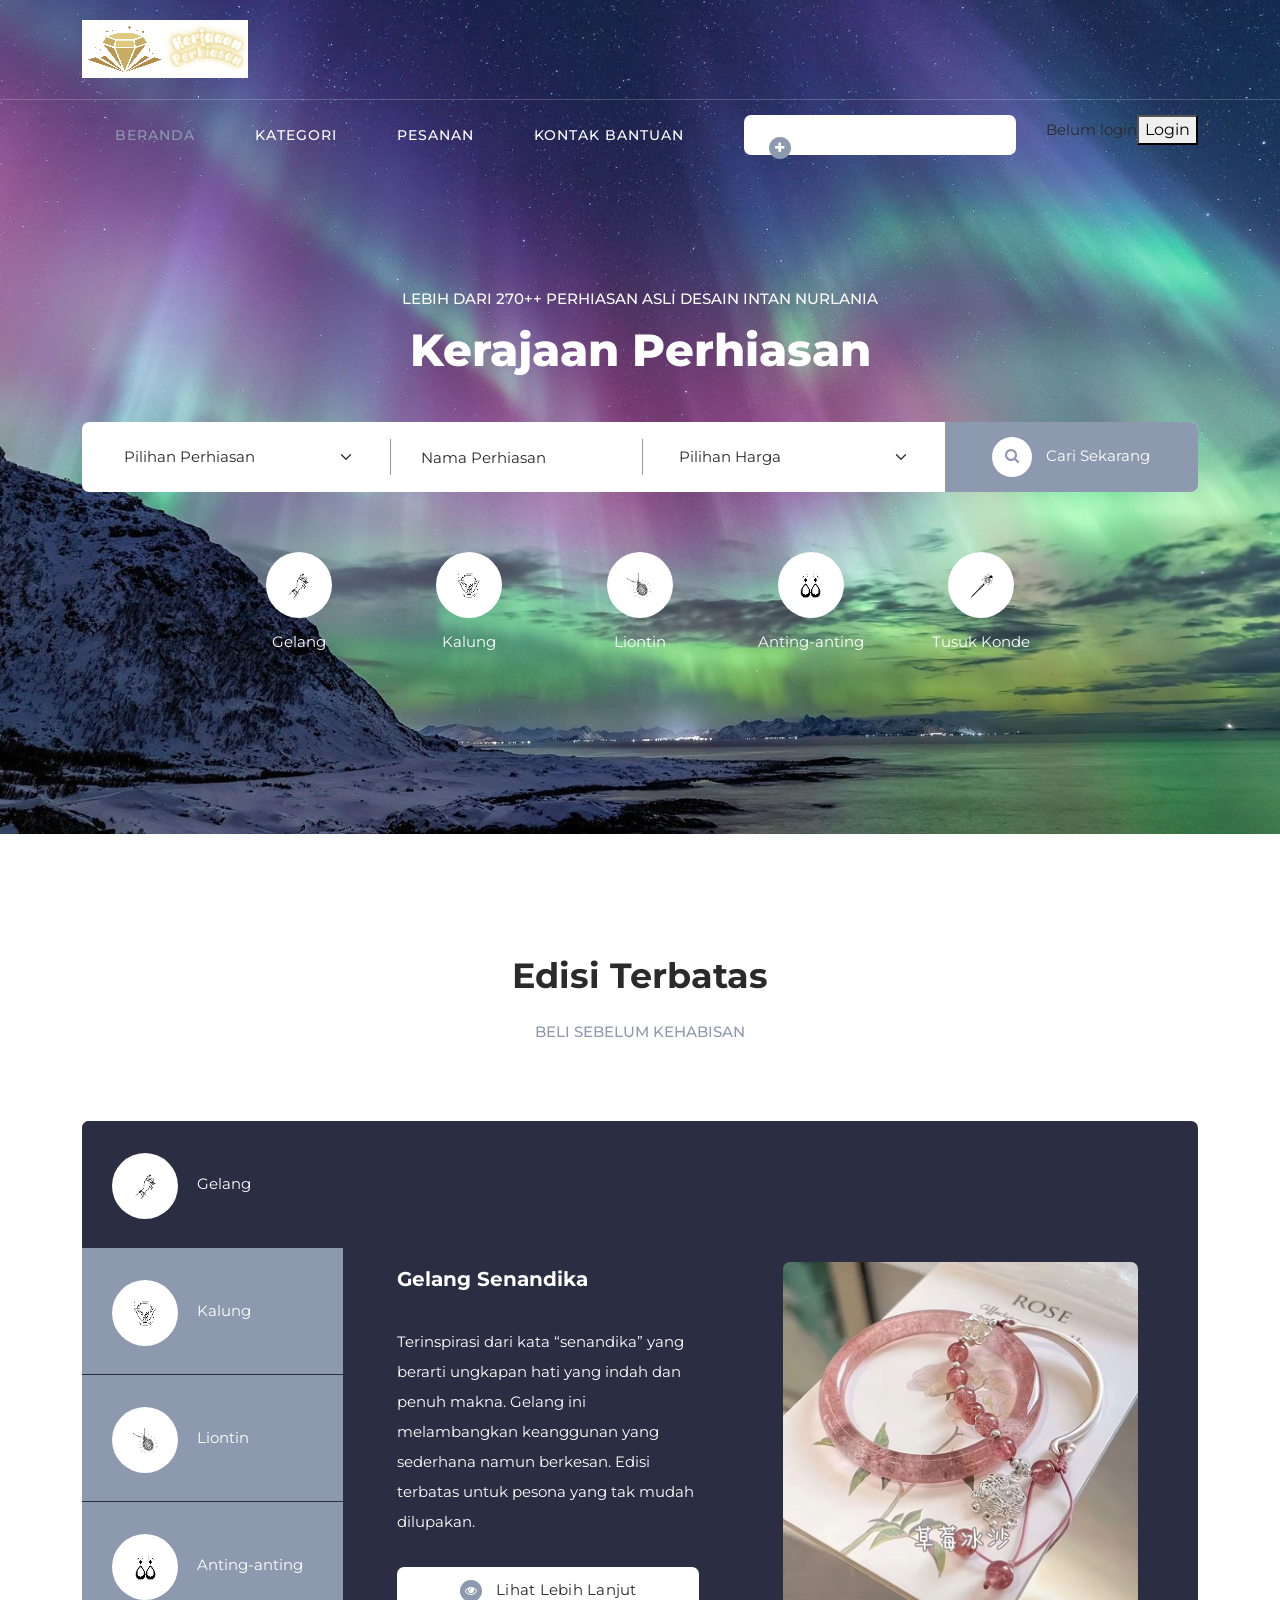
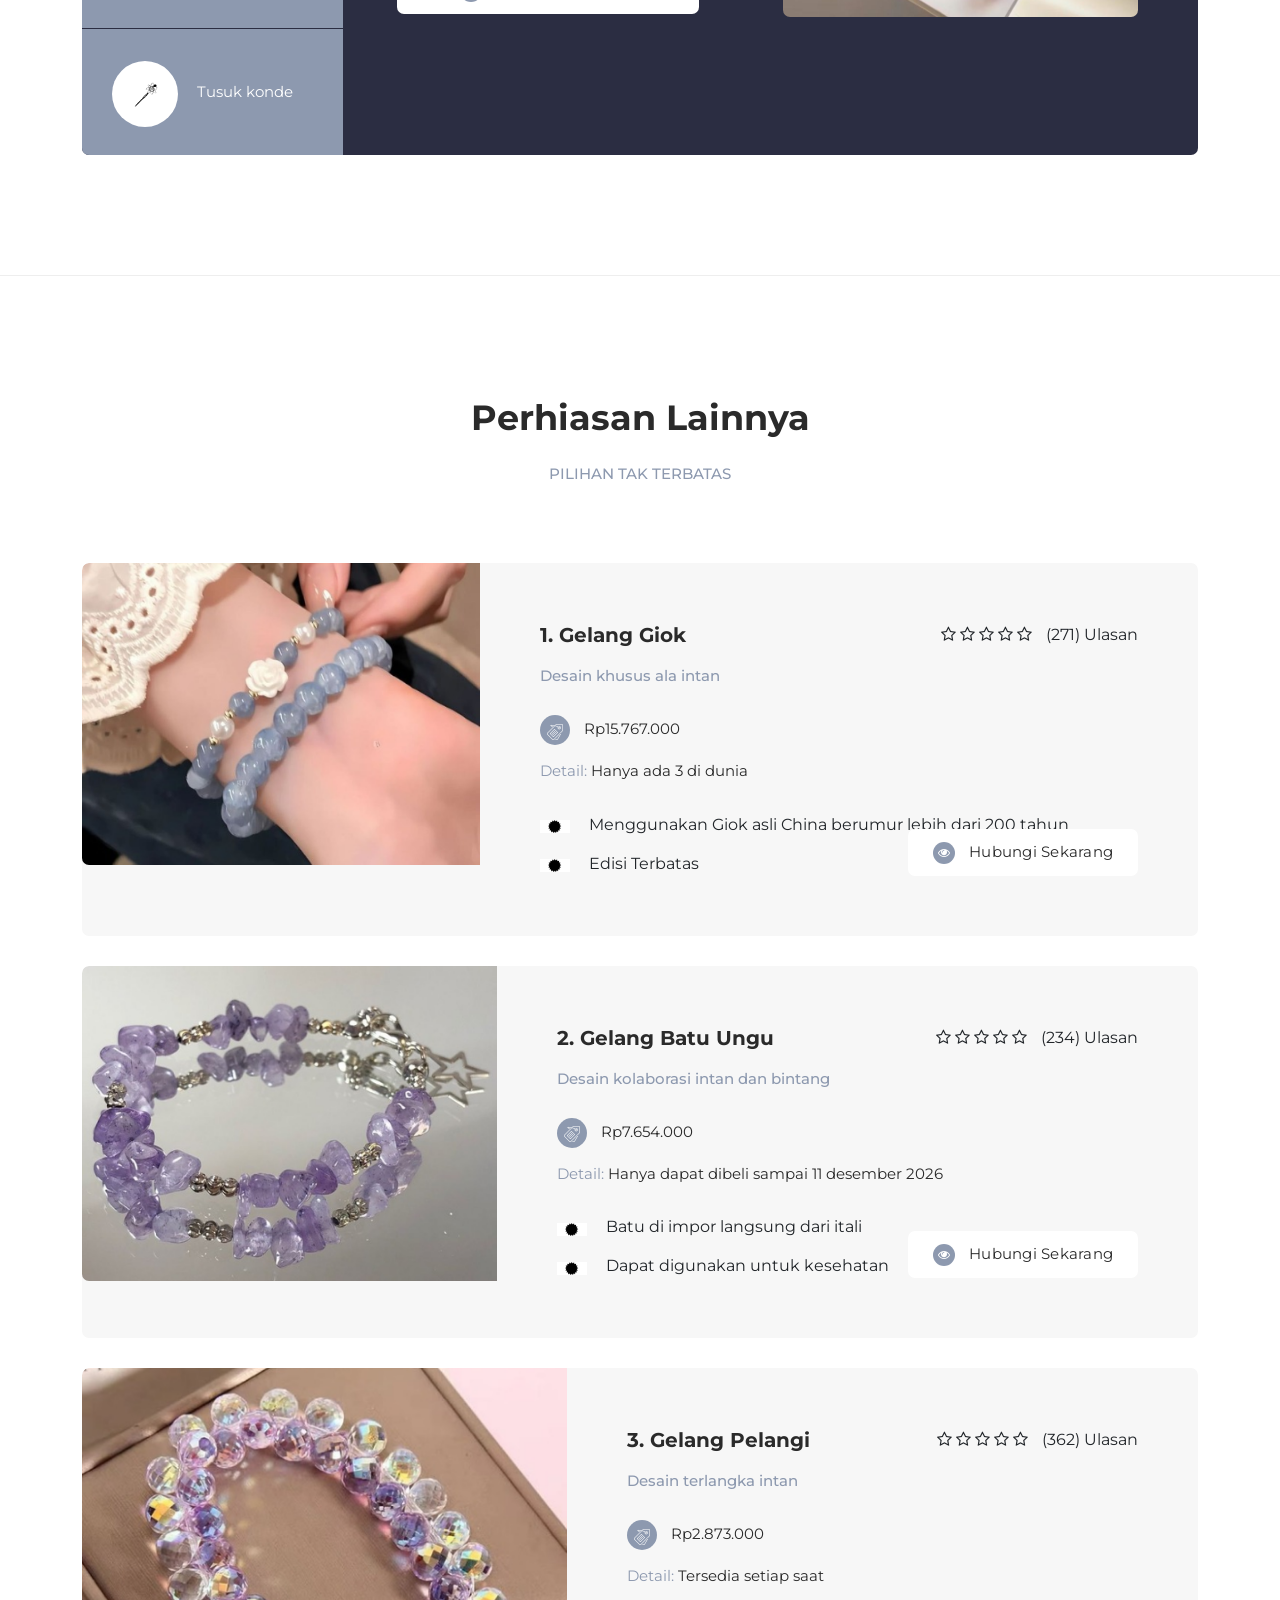
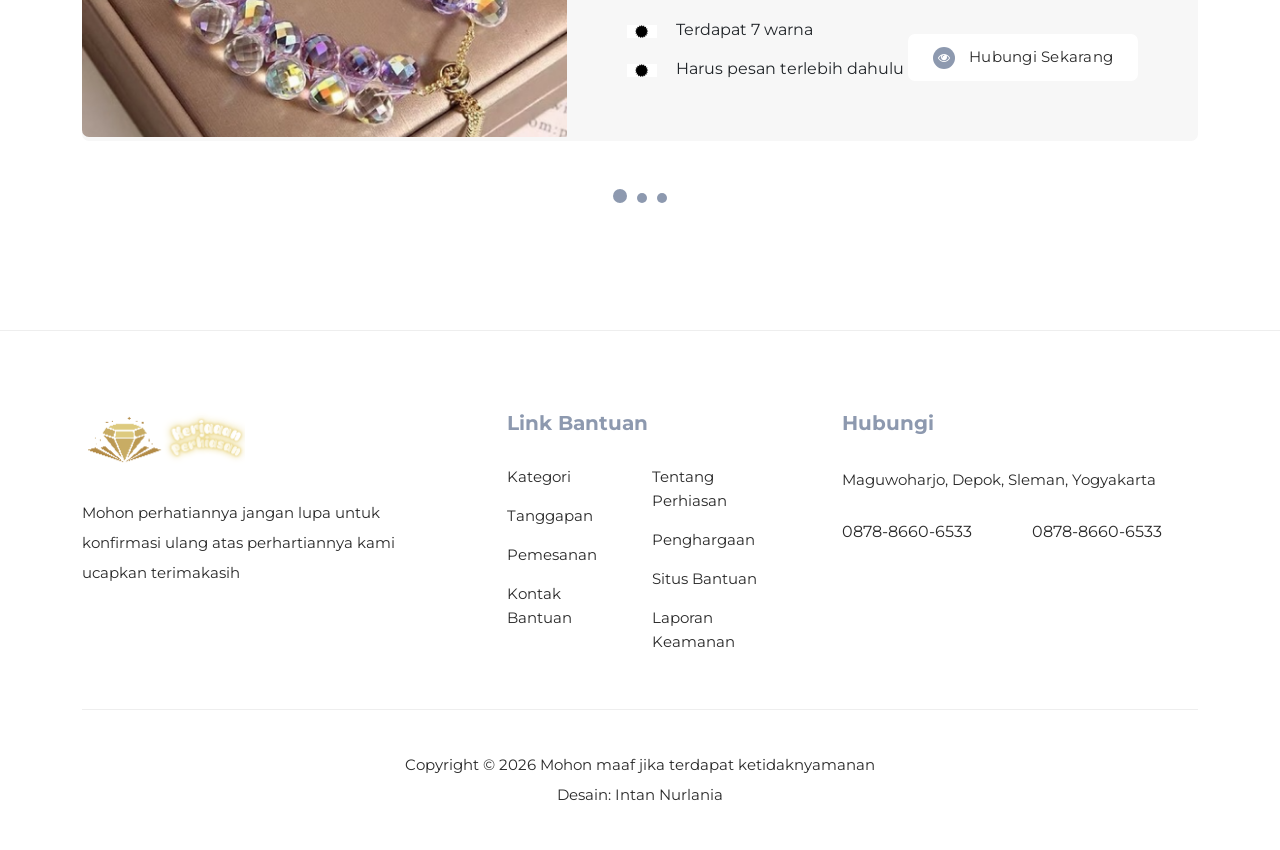
==== index.html @ fdb865c9 "Update index.html" ====
<!DOCTYPE html>
<html lang="en">

  <head>

    <meta charset="UTF-8">
    <meta name="viewport" content="width=device-width, initial-scale=1, shrink-to-fit=no">
    <meta name="description" content="">
    <meta name="author" content="">
    <link rel="preconnect" href="https://fonts.gstatic.com">
    <link href="https://fonts.googleapis.com/css2?family=Montserrat:wght@100;200;300;400;500;600;700;800;900&display=swap" rel="stylesheet">

    <title>Perhiasan Intannyh</title>

    <!-- Bootstrap core CSS -->
    <link href="vendor/bootstrap/css/bootstrap.min.css" rel="stylesheet">

    <!-- Additional CSS Files -->
    <link rel="stylesheet" href="assets/css/fontawesome.css">
    <link rel="stylesheet" href="assets/css/templatemo-plot-listing.css">
    <link rel="stylesheet" href="assets/css/animated.css">
    <link rel="stylesheet" href="assets/css/owl.css">
<!--

TemplateMo 564 Plot Listing

https://templatemo.com/tm-564-plot-listing

-->
  </head>

<body>

  <!-- ***** Preloader Start ***** -->
  <div id="js-preloader" class="js-preloader">
    <div class="preloader-inner">
      <span class="dot"></span>
      <div class="dots">
        <span></span>
        <span></span>
        <span></span>
      </div>
    </div>
  </div>
  <!-- ***** Preloader End ***** -->

  <!-- ***** Header Area Start ***** -->
  <header class="header-area header-sticky wow slideInDown" data-wow-duration="0.75s" data-wow-delay="0s">
    <div class="container">
      <div class="row">
        <div class="col-12">
          <nav class="main-nav">
            <!-- ***** Logo Start ***** -->
            <a href="index.html" class="logo">
            </a>
            <!-- ***** Logo End ***** -->
            <!-- ***** Menu Start ***** -->
            <ul class="nav">
              <li><a href="index.html" class="active">Beranda</a></li>
              <li><a href="category.html">Kategori</a></li>
              <li><a href="listing.html">Pesanan</a></li>
              <li><a href="contact.html">Kontak Bantuan</a></li> 
              <li><div class="main-white-button"><a href="#"><i class="fa fa-plus"></i> Tambahkan Pesanan</a></div></li>
			  <p id="userInfo">Belum login</p>
			<div id="authArea">
				<button onclick="goLogin()" class="nav-cta">Login</button>
			</div>
            </ul>        
            <a class='menu-trigger'>
                <span>Menu</span>
            </a>
            <!-- ***** Menu End ***** -->
          </nav>
        </div>
      </div>
    </div>
  </header>
  <!-- ***** Header Area End ***** -->

  <div class="main-banner">
    <div class="container">
      <div class="row">
        <div class="col-lg-12">
          <div class="top-text header-text">
            <h6>Lebih dari 270++ perhiasan asli desain Intan Nurlania</h6>
            <h2>Kerajaan Perhiasan</h2>
          </div>
        </div>
        <div class="col-lg-12">
          <form id="search-form" name="gs" method="submit" role="search" action="#">
            <div class="row">
              <div class="col-lg-3 align-self-center">
                  <fieldset>
                      <select name="area" class="form-select" aria-label="Area" id="chooseCategory" onchange="this.form.click()">
                          <option selected>Pilihan Perhiasan</option>
                          <option value="Keluaran Terbaru">Keluaran Terbaru</option>
                          <option value="Model Kuno">Model Kuno</option>
                          <option value="Desain Khusus">Desain Khusus</option>
                      </select>
                  </fieldset>
              </div>
              <div class="col-lg-3 align-self-center">
                  <fieldset>
                      <input type="address" name="address" class="searchText" placeholder="Nama Perhiasan" autocomplete="on" required>
                  </fieldset>
              </div>
              <div class="col-lg-3 align-self-center">
                  <fieldset>
                      <select name="price" class="form-select" aria-label="Default select example" id="chooseCategory" onchange="this.form.click()">
                          <option selected>Pilihan Harga</option>
                          <option value="1.700.000 - 2.500.000">1.700.000 - 2.500.000</option>
                          <option value="2.500.000 - 5.000.000">2.500.000 - 5.000.000</option>
                          <option value="5.000.000 - 10.000.000">5.000.000 - 10.000.000</option>
                          <option value="10.000.000+">10.000.000 atau lebih</option>
                      </select>
                  </fieldset>
              </div>
              <div class="col-lg-3">                        
                  <fieldset>
                      <button class="main-button"><i class="fa fa-search"></i> Cari Sekarang</button>
                  </fieldset>
              </div>
            </div>
          </form>
        </div>
        <div class="col-lg-10 offset-lg-1">
          <ul class="categories">
            <li><a href="category.html"><span class="icon"><img src="assets/images/search-icon-01.png" alt="Home"></span> Gelang</a></li>
            <li><a href="listing.html"><span class="icon"><img src="assets/images/search-icon-02.png" alt="Food"></span> Kalung</a></li>
            <li><a href="#"><span class="icon"><img src="assets/images/search-icon-03.png" alt="Vehicle"></span> Liontin</a></li>
            <li><a href="#"><span class="icon"><img src="assets/images/search-icon-04.png" alt="Shopping"></span> Anting-anting</a></li>
            <li><a href="#"><span class="icon"><img src="assets/images/search-icon-05.png" alt="Travel"></span> Tusuk Konde</a></li>
          </ul>
        </div>
      </div>
    </div>
  </div>


  <div class="popular-categories">
    <div class="container">
      <div class="row">
        <div class="col-lg-12">
          <div class="section-heading">
            <h2>Edisi Terbatas</h2>
            <h6>Beli Sebelum Kehabisan</h6>
          </div>
        </div>
        <div class="col-lg-12">
          <div class="naccs">
            <div class="grid">
              <div class="row">
                <div class="col-lg-3">
                  <div class="menu">
                    <div class="first-thumb active">
                      <div class="thumb">
                        <span class="icon"><img src="assets/images/search-icon-01.png" alt=""></span>
                        Gelang
                      </div>
                    </div>
                    <div>
                      <div class="thumb">                 
                        <span class="icon"><img src="assets/images/search-icon-02.png" alt=""></span>
                        Kalung
                      </div>
                    </div>
                    <div>
                      <div class="thumb">                 
                        <span class="icon"><img src="assets/images/search-icon-03.png" alt=""></span>
                        Liontin 
                      </div>
                    </div>
                    <div>
                      <div class="thumb">                 
                        <span class="icon"><img src="assets/images/search-icon-04.png" alt=""></span>
                        Anting-anting 
                      </div>
                    </div>
                    <div class="last-thumb">
                      <div class="thumb">                 
                        <span class="icon"><img src="assets/images/search-icon-05.png" alt=""></span>
                        Tusuk konde 
                      </div>
                    </div>
                  </div>
                </div> 
                <div class="col-lg-9 align-self-center">
                  <ul class="nacc">
                    <li class="active">
                      <div>
                        <div class="thumb">
                          <div class="row">
                            <div class="col-lg-5 align-self-center">
                              <div class="left-text">
                                <h4>Gelang Senandika</h4>
                                <p>Terinspirasi dari kata “senandika” yang berarti ungkapan hati yang indah dan penuh makna. Gelang ini melambangkan keanggunan yang sederhana namun berkesan. Edisi terbatas untuk pesona yang tak mudah dilupakan.</p>
                                <div class="main-white-button"><a href="#"><i class="fa fa-eye"></i> Lihat Lebih Lanjut</a></div>
                              </div>
                            </div>
                            <div class="col-lg-7 align-self-center">
                              <div class="right-image">
                                <img src="assets/images/tabs-image-01.jpg" alt="">
                              </div>
                            </div>
                          </div>
                        </div>
                      </div>
                    </li>
                    <li>
                      <div>
                        <div class="thumb">
                          <div class="row">
                            <div class="col-lg-5 align-self-center">
                              <div class="left-text">
                                <h4>Kalung Ratnaya</h4>
                                <p>Nama “Ratnaya” berasal dari kata ratna yang berarti permata berharga. Kalung ini menggambarkan kemewahan yang lembut dan elegan. Hadir sebagai koleksi terbatas yang terasa istimewa.</p>
                                <div class="main-white-button"><a href="#"><i class="fa fa-eye"></i> Lihat Lebih Lanjut</a></div>
                              </div>
                            </div>
                            <div class="col-lg-7 align-self-center">
                              <div class="right-image">
                                <img src="assets/images/tabs-image-02.jpg" alt="Foods on the table">
                              </div>
                            </div>
                          </div>
                        </div>
                      </div>
                    </li>
                    <li>
                      <div>
                        <div class="thumb">
                          <div class="row">
                            <div class="col-lg-5 align-self-center">
                              <div class="left-text">
                                <h4>Liontin Kirana</h4>
                                <p>“Kirana” berarti cahaya atau kilau yang memancarkan keindahan. Liontin ini dibuat untuk memberi sentuhan manis yang elegan. Eksklusif dan hanya tersedia dalam jumlah terbatas.</p>
                                <div class="main-white-button"><a href="listing.html"><i class="fa fa-eye"></i> Lihat Lebih Lanjut</a></div>
                              </div>
                            </div>
                            <div class="col-lg-7 align-self-center">
                              <div class="right-image">
                                <img src="assets/images/tabs-image-03.jpg" alt="cars in the city">
                              </div>
                            </div>
                          </div>
                        </div>
                      </div>
                    </li>
                    <li>
                      <div>
                        <div class="thumb">
                          <div class="row">
                            <div class="col-lg-5 align-self-center">
                              <div class="left-text">
                                <h4>Anting-anting Arunika</h4>
                                <p>Nama “Arunika” terinspirasi dari cahaya fajar yang hangat dan cantik. Anting ini melambangkan pesona lembut yang memikat perhatian. Koleksi terbatas dengan kesan anggun dan modern.</p>
                                <div class="main-white-button"><a href="#"><i class="fa fa-eye"></i> Lihat Lebih Lanjut</a></div>
                              </div>
                            </div>
                            <div class="col-lg-7 align-self-center">
                              <div class="right-image">
                                <img src="assets/images/tabs-image-04.jpg" alt="Shopping Girl">
                              </div>
                            </div>
                          </div>
                        </div>
                      </div>
                    </li>
                    <li>
                      <div>
                        <div class="thumb">
                          <div class="row">
                            <div class="col-lg-5 align-self-center">
                              <div class="left-text">
                                <h4>Tusuk Konde Sekarjati</h4>
                                <p>“Sekarjati” berarti bunga sejati yang melambangkan keindahan abadi. Tusuk konde ini membawa nuansa klasik yang mewah dan berkelas. Dibuat terbatas untuk menambah kesan eksklusif.</p>
                                <div class="main-white-button"><a rel="nofollow" href="https://templatemo.com/contact"><i class="fa fa-eye"></i> Lihat Lebih Lanjut</a></div>
                              </div>
                            </div>
                            <div class="col-lg-7 align-self-center">
                              <div class="right-image">
                                <img src="assets/images/tabs-image-05.jpg" alt="Traveling Beach">
                              </div>
                            </div>
                          </div>
                        </div>
                      </div>
                    </li>
                  </ul>
                </div>          
              </div>
            </div>
          </div>
        </div>
      </div>
    </div>
  </div>


  <div class="recent-listing">
    <div class="container">
      <div class="row">
        <div class="col-lg-12">
          <div class="section-heading">
            <h2>Perhiasan Lainnya</h2>
            <h6>Pilihan tak terbatas</h6>
          </div>
        </div>
        <div class="col-lg-12">
          <div class="owl-carousel owl-listing">
            <div class="item">
              <div class="row">
                <div class="col-lg-12">
                  <div class="listing-item">
                    <div class="left-image">
                      <a href="#"><img src="assets/images/listing-01.jpg" alt=""></a>
                    </div>
                    <div class="right-content align-self-center">
                      <a href="#"><h4>1. Gelang Giok</h4></a>
                      <h6>Desain khusus ala intan</h6>
                      <ul class="rate">
                        <li><i class="fa fa-star-o"></i></li>
                        <li><i class="fa fa-star-o"></i></li>
                        <li><i class="fa fa-star-o"></i></li>
                        <li><i class="fa fa-star-o"></i></li>
                        <li><i class="fa fa-star-o"></i></li>
                        <li>(271) Ulasan</li>
                      </ul>
                      <span class="price"><div class="icon"><img src="assets/images/listing-icon-01.png" alt=""></div> Rp15.767.000</span>
                      <span class="details">Detail: <em>Hanya ada 3 di dunia</em></span>
                      <ul class="info">
                        <li><img src="assets/images/listing-icon-02.png" alt=""> Menggunakan Giok asli China berumur lebih dari 200 tahun</li>
                        <li><img src="assets/images/listing-icon-03.png" alt=""> Edisi Terbatas</li>
                      </ul>
                      <div class="main-white-button">
                        <a href="contact.html"><i class="fa fa-eye"></i> Hubungi Sekarang</a>
                      </div>
                    </div>
                  </div>
                </div>
                <div class="col-lg-12">
                  <div class="listing-item">
                    <div class="left-image">
                      <a href="#"><img src="assets/images/listing-02.jpg" alt=""></a>
                    </div>
                    <div class="right-content align-self-center">
                      <a href="#"><h4>2. Gelang Batu Ungu</h4></a>
                      <h6>Desain kolaborasi intan dan bintang</h6>
                      <ul class="rate">
                        <li><i class="fa fa-star-o"></i></li>
                        <li><i class="fa fa-star-o"></i></li>
                        <li><i class="fa fa-star-o"></i></li>
                        <li><i class="fa fa-star-o"></i></li>
                        <li><i class="fa fa-star-o"></i></li>
                        <li>(234) Ulasan</li>
                      </ul>
                      <span class="price"><div class="icon"><img src="assets/images/listing-icon-01.png" alt=""></div> Rp7.654.000</span>
                      <span class="details">Detail: <em> Hanya dapat dibeli sampai 11 desember 2026</em></span>
                      <ul class="info">
                        <li><img src="assets/images/listing-icon-02.png" alt=""> Batu di impor langsung dari itali</li>
                        <li><img src="assets/images/listing-icon-03.png" alt=""> Dapat digunakan untuk kesehatan</li>
                      </ul>
                      <div class="main-white-button">
                        <a href="contact.html"><i class="fa fa-eye"></i> Hubungi Sekarang</a>
                      </div>
                    </div>
                  </div>
                </div>
                <div class="col-lg-12">
                  <div class="listing-item">
                    <div class="left-image">
                      <a href="#"><img src="assets/images/listing-03.jpg" alt=""></a>
                    </div>
                    <div class="right-content align-self-center">
                      <a href="#"><h4>3. Gelang Pelangi</h4></a>
                      <h6>Desain terlangka intan</h6>
                      <ul class="rate">
                        <li><i class="fa fa-star-o"></i></li>
                        <li><i class="fa fa-star-o"></i></li>
                        <li><i class="fa fa-star-o"></i></li>
                        <li><i class="fa fa-star-o"></i></li>
                        <li><i class="fa fa-star-o"></i></li>
                        <li>(362) Ulasan</li>
                      </ul>
                      <span class="price"><div class="icon"><img src="assets/images/listing-icon-01.png" alt=""></div> Rp2.873.000</span>
                      <span class="details">Detail: <em>Tersedia setiap saat</em></span>
                      <ul class="info">
                        <li><img src="assets/images/listing-icon-02.png" alt=""> Terdapat 7 warna</li>
                        <li><img src="assets/images/listing-icon-03.png" alt=""> Harus pesan terlebih dahulu</li>
                      </ul>
                      <div class="main-white-button">
                        <a href="contact.html"><i class="fa fa-eye"></i> Hubungi Sekarang</a>
                      </div>
                    </div>
                  </div>
                </div>
              </div>
            </div>
            <div class="item">
              <div class="row">
                <div class="col-lg-12">
                  <div class="listing-item">
                    <div class="left-image">
                      <a href="#"><img src="assets/images/listing-04.jpg" alt=""></a>
                    </div>
                    <div class="right-content align-self-center">
                      <a href="#"><h4>4. Kalung Matahari</h4></a>
                      <h6>Desain ala intan</h6>
                      <ul class="rate">
                        <li><i class="fa fa-star-o"></i></li>
                        <li><i class="fa fa-star-o"></i></li>
                        <li><i class="fa fa-star-o"></i></li>
                        <li><i class="fa fa-star-o"></i></li>
                        <li><i class="fa fa-star-o"></i></li>
                        <li>(249) Ulasan</li>
                      </ul>
                      <span class="price"><div class="icon"><img src="assets/images/listing-icon-01.png" alt=""></div> Rp6.878.000</span>
                      <span class="details">Detail: <em>Bisa didapatkan saat musim panas</em></span>
                      <ul class="info">
                        <li><img src="assets/images/listing-icon-02.png" alt=""> Dijual dengan anting matahari</li>
                        <li><img src="assets/images/listing-icon-03.png" alt=""> Dibuat dengan 6 kali penempaan</li>
                      </ul>
                      <div class="main-white-button">
                        <a href="contact.html"><i class="fa fa-eye"></i> Hubungi Sekarang</a>
                      </div>
                    </div>
                  </div>
                </div>
                <div class="col-lg-12">
                  <div class="listing-item">
                    <div class="left-image">
                      <a href="#"><img src="assets/images/listing-05.jpg" alt=""></a>
                    </div>
                    <div class="right-content align-self-center">
                      <a href="#"><h4>5. Kalung Bunga</h4></a>
                      <h6>Desain ala intan</h6>
                      <ul class="rate">
                        <li><i class="fa fa-star-o"></i></li>
                        <li><i class="fa fa-star-o"></i></li>
                        <li><i class="fa fa-star-o"></i></li>
                        <li><i class="fa fa-star-o"></i></li>
                        <li><i class="fa fa-star-o"></i></li>
                        <li>(326) Ulasan</li>
                      </ul>
                      <span class="price"><div class="icon"><img src="assets/images/listing-icon-01.png" alt=""></div> Rp23.997.000</span>
                      <span class="details">Detail: <em>Hanya bisa didapatkan di musim dingin</em></span>
                      <ul class="info">
                        <li><img src="assets/images/listing-icon-02.png" alt=""> Bisa dilihat di toko kami</li>
                        <li><img src="assets/images/listing-icon-03.png" alt=""> Hanya dapat dibeli oleh member VIP</li>
                      </ul>
                      <div class="main-white-button">
                        <a href="contact.html"><i class="fa fa-eye"></i> Hubungi Sekarang</a>
                      </div>
                    </div>
                  </div>
                </div>
                <div class="col-lg-12">
                  <div class="listing-item">
                    <div class="left-image">
                      <a href="#"><img src="assets/images/listing-06.jpg" alt=""></a>
                    </div>
                    <div class="right-content align-self-center">
                      <a href="#"><h4>6. Kalung Bulan</h4></a>
                      <h6>Desain ala intan</h6>
                      <ul class="rate">
                        <li><i class="fa fa-star-o"></i></li>
                        <li><i class="fa fa-star-o"></i></li>
                        <li><i class="fa fa-star-o"></i></li>
                        <li><i class="fa fa-star-o"></i></li>
                        <li><i class="fa fa-star-o"></i></li>
                        <li>(403) Ulasan</li>
                      </ul>
                      <span class="price"><div class="icon"><img src="assets/images/listing-icon-01.png" alt=""></div> Rp11.563.000</span>
                      <span class="details">Detail: <em>Tersedia setiap saat</em></span>
                      <ul class="info">
                        <li><img src="assets/images/listing-icon-02.png" alt=""> Dibuat dengan mutiara asli laut timur</li>
                        <li><img src="assets/images/listing-icon-03.png" alt=""> Hanya ada di situs kami</li>
                      </ul>
                      <div class="main-white-button">
                        <a href="contact.html"><i class="fa fa-eye"></i> Hubungi Sekarang</a>
                      </div>
                    </div>
                  </div>
                </div>
              </div>
            </div>
            <div class="item">
              <div class="row">
                <div class="col-lg-12">
                  <div class="listing-item">
                    <div class="left-image">
                      <a href="#"><img src="assets/images/listing-05.jpg" alt=""></a>
                    </div>
                    <div class="right-content align-self-center">
                      <a href="#"><h4>7. Liontin Laut</h4></a>
                      <h6>Desain kolaborasi intan dan salfa</h6>
                      <ul class="rate">
                        <li><i class="fa fa-star-o"></i></li>
                        <li><i class="fa fa-star-o"></i></li>
                        <li><i class="fa fa-star-o"></i></li>
                        <li><i class="fa fa-star-o"></i></li>
                        <li><i class="fa fa-star-o"></i></li>
                        <li>(114) Ulasan</li>
                      </ul>
                      <span class="price"><div class="icon"><img src="assets/images/listing-icon-07.png" alt=""></div> Rp12.872.000</span>
                      <span class="details">Detail: <em>Produk terlaris</em></span>
                      <ul class="info">
                        <li><img src="assets/images/listing-icon-02.png" alt=""> Terdapat makna dibaliknya</li>
                        <li><img src="assets/images/listing-icon-03.png" alt=""> Terdapat beberapa pilihan</li>
                      </ul>
                      <div class="main-white-button">
                        <a href="contact.html"><i class="fa fa-eye"></i> Hubungi Sekarang</a>
                      </div>
                    </div>
                  </div>
                </div>
                <div class="col-lg-12">
                  <div class="listing-item">
                    <div class="left-image">
                      <a href="#"><img src="assets/images/listing-08.jpg" alt=""></a>
                    </div>
                    <div class="right-content align-self-center">
                      <a href="#"><h4>8. Tusuk Konde Teratai</h4></a>
                      <h6>Desain kolaborasi intan dan cece</h6>
                      <ul class="rate">
                        <li><i class="fa fa-star-o"></i></li>
                        <li><i class="fa fa-star-o"></i></li>
                        <li><i class="fa fa-star-o"></i></li>
                        <li><i class="fa fa-star-o"></i></li>
                        <li><i class="fa fa-star-o"></i></li>
                        <li>(244) Ulasan</li>
                      </ul>
                      <span class="price"><div class="icon"><img src="assets/images/listing-icon-01.png" alt=""></div> Rp7.881.000</span>
                      <span class="details">Detail: <em>Dapat di dapatkan saat festival lunar</em></span>
                      <ul class="info">
                        <li><img src="assets/images/listing-icon-02.png" alt=""> Desain dibuat mengikuti china kuno</li>
                        <li><img src="assets/images/listing-icon-03.png" alt=""> Hanya tersedia 88 pcs</li>
                      </ul>
                      <div class="main-white-button">
                        <a href="contact.html"><i class="fa fa-eye"></i> Hubungi Sekarang</a>
                      </div>
                    </div>
                  </div>
                </div>
                <div class="col-lg-12">
                  <div class="listing-item">
                    <div class="left-image">
                      <a href="#"><img src="assets/images/listing-09.jpg" alt=""></a>
                    </div>
                    <div class="right-content align-self-center">
                      <a href="#"><h4>9. Tusuk Konde minimalis</h4></a>
                      <h6>Desain ala intan</h6>
                      <ul class="rate">
                        <li><i class="fa fa-star-o"></i></li>
                        <li><i class="fa fa-star-o"></i></li>
                        <li><i class="fa fa-star-o"></i></li>
                        <li><i class="fa fa-star-o"></i></li>
                        <li><i class="fa fa-star-o"></i></li>
                        <li>(207) Ulasan</li>
                      </ul>
                      <span class="price"><div class="icon"><img src="assets/images/listing-icon-01.png" alt=""></div> $4,760 / month with taxes</span>
                      <span class="details">Detail: <em>Tersedia setiap saat</em></span>
                      <ul class="info">
                        <li><img src="assets/images/listing-icon-02.png" alt=""> Dibuat dengan 3 tahap proses rumit</li>
                        <li><img src="assets/images/listing-icon-03.png" alt=""> Bisa dipakai di kondisi apapun</li>
                      </ul>
                      <div class="main-white-button">
                        <a href="contact.html"><i class="fa fa-eye"></i> Hubungi Sekarang</a>
                      </div>
                    </div>
                  </div>
                </div>
              </div>
            </div>
          </div>
        </div>
      </div>
    </div>
  </div>


  <footer>
    <div class="container">
      <div class="row">
        <div class="col-lg-4">
          <div class="about">
            <div class="logo">
              <img src="assets/images/black-logo.png" alt="Plot Listing">
            </div>
            <p>Mohon perhatiannya <a rel="nofollow" href="https://templatemo.com/tm-564-plot-listing" target="_parent">jangan lupa untuk konfirmasi ulang</a> atas perhartiannya <a rel="nofollow" href="https://www.paypal.me/templatemo" target="_blank">kami ucapkan</a> terimakasih</p>
          </div>
        </div>
        <div class="col-lg-4">
          <div class="helpful-links">
            <h4>Link Bantuan</h4>
            <div class="row">
              <div class="col-lg-6 col-sm-6">
                <ul>
                  <li><a href="#">Kategori</a></li>
                  <li><a href="#">Tanggapan</a></li>
                  <li><a href="#">Pemesanan</a></li>
                  <li><a href="#">Kontak Bantuan</a></li>
                </ul>
              </div>
              <div class="col-lg-6">
                <ul>
                  <li><a href="#">Tentang Perhiasan</a></li>
                  <li><a href="#">Penghargaan</a></li>
                  <li><a href="#">Situs Bantuan</a></li>
                  <li><a href="#">Laporan Keamanan</a></li>
                </ul>
              </div>
            </div>
          </div>
        </div>
        <div class="col-lg-4">
          <div class="contact-us">
            <h4>Hubungi</h4>
            <p>Maguwoharjo, Depok, Sleman, Yogyakarta</p>
            <div class="row">
              <div class="col-lg-6">
                <a href="#">0878-8660-6533</a>
              </div>
              <div class="col-lg-6">
                <a href="#">0878-8660-6533</a>
              </div>
            </div>
          </div>
        </div>
        <div class="col-lg-12">
          <div class="sub-footer">
            <p>Copyright © 2026 Mohon maaf jika terdapat ketidaknyamanan 
            <br>
			Desain: <a rel="nofollow" href="https://templatemo.com" title="CSS Templates">Intan Nurlania</a></p>
          </div>
        </div>
      </div>
    </div>
  </footer>


  <!-- Scripts -->
  <script src="vendor/jquery/jquery.min.js"></script>
  <script src="vendor/bootstrap/js/bootstrap.bundle.min.js"></script>
  <script src="assets/js/owl-carousel.js"></script>
  <script src="assets/js/animation.js"></script>
  <script src="assets/js/imagesloaded.js"></script>
  <script src="assets/js/custom.js"></script>

</body>

</html>
---- assets/css/templatemo-plot-listing.css ----
/*

TemplateMo 564 Plot Listing

https://templatemo.com/tm-564-plot-listing

*/

/* ---------------------------------------------
Table of contents
------------------------------------------------
01. font & reset css
02. reset
03. global styles
04. header
05. banner
06. features
07. testimonials
08. contact
09. footer
10. preloader
11. search
12. portfolio

--------------------------------------------- */
/* 
---------------------------------------------
font & reset css
--------------------------------------------- 
*/
@import url('https://fonts.googleapis.com/css2?family=Montserrat:wght@100;200;300;400;500;600;700;800;900&display=swap');
/* 
---------------------------------------------
reset
--------------------------------------------- 
*/
html, body, div, span, applet, object, iframe, h1, h2, h3, h4, h5, h6, p, blockquote, div
pre, a, abbr, acronym, address, big, cite, code, del, dfn, em, font, img, ins, kbd, q,
s, samp, small, strike, strong, sub, sup, tt, var, b, u, i, center, dl, dt, dd, ol, ul, li,
figure, header, nav, section, article, aside, footer, figcaption {
  margin: 0;
  padding: 0;
  border: 0;
  outline: 0;
}

/* clear fix */
.grid:after {
  content: '';
  display: block;
  clear: both;
}

/* ---- .grid-item ---- */

.grid-sizer,
.grid-item {
  width: 50%;
}

.grid-item {
  float: left;
}

.grid-item img {
  display: block;
  max-width: 100%;
}

.clearfix:after {
  content: ".";
  display: block;
  clear: both;
  visibility: hidden;
  line-height: 0;
  height: 0;
}

.clearfix {
  display: inline-block;
}

html[xmlns] .clearfix {
  display: block;
}

* html .clearfix {
  height: 1%;
}

ul, li {
  padding: 0;
  margin: 0;
  list-style: none;
}

header, nav, section, article, aside, footer, hgroup {
  display: block;
}

* {
  box-sizing: border-box;
}

html, body {
  font-family: 'Montserrat', sans-serif;
  font-weight: 400;
  background-color: #fff;
  -ms-text-size-adjust: 100%;
  -webkit-font-smoothing: antialiased;
  -moz-osx-font-smoothing: grayscale;
}

a {
  text-decoration: none !important;
}

h1, h2, h3, h4, h5, h6 {
  margin-top: 0px;
  margin-bottom: 0px;
}

ul {
  margin-bottom: 0px;
}

p {
  font-size: 15px;
  line-height: 30px;
  color: #2a2a2a;
}

img {
  margin-bottom: -3px;
  width: 100%;
  overflow: hidden;
}

/* 
---------------------------------------------
global styles
--------------------------------------------- 
*/
html,
body {
  background: #fff;
  font-family: 'Montserrat', sans-serif;
}

::selection {
  background: #03a4ed;
  color: #fff;
}

::-moz-selection {
  background: #03a4ed;
  color: #fff;
}

@media (max-width: 991px) {
  html, body {
    overflow-x: hidden;
  }
  .mobile-top-fix {
    margin-top: 30px;
    margin-bottom: 0px;
  }
  .mobile-bottom-fix {
    margin-bottom: 30px;
  }
  .mobile-bottom-fix-big {
    margin-bottom: 60px;
  }
}

.page-section {
  margin-top: 120px;
}

.section-heading h2 {
  font-size: 35px;
  margin-bottom: 25px;
  text-transform: capitalize;
  color: #2a2a2a;
  font-weight: 700;
  position: relative;
  z-index: 2;
  line-height: 44px;
}

.section-heading h6 {
  text-transform: uppercase;
  font-size: 15px;
  font-weight: 500;
  color: #8d99af;
}

.main-white-button a {
  display: inline-block;
  background-color: #fff;
  font-size: 15px;
  font-weight: 400;
  color: #2a2a2a;
  text-transform: capitalize;
  padding: 12px 25px;
  border-radius: 7px;
  letter-spacing: 0.25px;
  transition: all .3s;
}

.main-white-button a i {
  margin-right: 10px;
  width: 22px;
  height: 22px;
  background-color: #8d99af;
  color: #fff;
  border-radius: 50%;
  display: inline-block;
  text-align: center;
  font-size: 12px;
  line-height: 22px;
}

.main-white-button a:hover {
  background-color: #8d99af;
  color: #fff;
}

/* 
---------------------------------------------
header
--------------------------------------------- 
*/

.background-header {
  background-color: #fff!important;
  height: 80px!important;
  position: fixed!important;
  top: 0px;
  left: 0px;
  right: 0px;
  box-shadow: 0px 0px 10px rgba(0,0,0,0.15)!important;
}

.background-header .logo,
.background-header .main-nav .nav li a {
  color: #1e1e1e!important;
}

.background-header .main-nav .nav li:hover a {
  color: #8d99af!important;
}

.background-header .nav li a.active {
  color: #8d99af!important;
}

.header-area {
  background-color: transparent;
  border-bottom: 1px solid rgba(250,250,250,0.2);
  position: fixed;
  top: 0px;
  left: 0px;
  right: 0px;
  z-index: 100;
  height: 100px;
  -webkit-transition: all .5s ease 0s;
  -moz-transition: all .5s ease 0s;
  -o-transition: all .5s ease 0s;
  transition: all .5s ease 0s;
}

.header-area .main-nav {
  min-height: 80px;
  background: transparent;
}

.header-area .main-nav a.logo {
  background-image: url(../images/white-logo.png);
  width: 166px;
  height: 58px;
  display: inline-block;
  margin-top: 20px;
}

.background-header .main-nav a.logo {
  background-image: url(../images/black-logo.png);
  width: 164px;
  height: 58px;
  display: inline-block;
  margin-top: 10px;
}

.background-header .main-nav .nav {
  margin-top: 20px !important;
}

.header-area .main-nav .nav {
  float: right;
  margin-top: 30px;
  margin-right: 0px;
  background-color: transparent;
  -webkit-transition: all 0.3s ease 0s;
  -moz-transition: all 0.3s ease 0s;
  -o-transition: all 0.3s ease 0s;
  transition: all 0.3s ease 0s;
  position: relative;
  z-index: 999;
}

.header-area .main-nav .nav li {
  padding-left: 30px;
  padding-right: 30px;
}

.header-area .main-nav .nav li:last-child {
  padding-right: 0px;
  padding-left: 40px;
}

.header-area .main-nav .nav li:last-child a ,
.background-header .main-nav .nav li:last-child a {
  color: #2a2a2a !important;
  text-transform: capitalize;
  padding: 0px 20px;
  font-weight: 400;
}

.header-area .main-nav .nav li:last-child a i,
.background-header .main-nav .nav li:last-child a i {
  font-size: 12px!important;
  font-weight: 400 !important;
}

.background-header .main-nav .nav li:last-child .main-white-button a {
  background-color: #8d99af;
  color: #fff !important;
}

.background-header .main-nav .nav li:last-child .main-white-button a i {
  background-color: #fff;
  color: #8d99af;
}

.header-area .main-nav .nav li:last-child a:hover,
.header-area .main-nav .nav li:last-child a.active {
  color: #fff !important;
}

.header-area .main-nav .nav li a {
  display: block;
  font-weight: 500;
  font-size: 14px;
  color: #fff;
  text-transform: uppercase;
  -webkit-transition: all 0.3s ease 0s;
  -moz-transition: all 0.3s ease 0s;
  -o-transition: all 0.3s ease 0s;
  transition: all 0.3s ease 0s;
  height: 40px;
  line-height: 40px;
  border: transparent;
  letter-spacing: 1px;
}

.header-area .main-nav .nav li:hover a,
.header-area .main-nav .nav li a.active {
  color: #8d99af!important;
}

.background-header .main-nav .nav li:hover a,
.background-header .main-nav .nav li a.active {
  color: #8d99af!important;
  opacity: 1;
}

.header-area .main-nav .nav li:last-child a:hover ,
.background-header .main-nav .nav li:last-child a:hover {
  background-color: #8d99af;
}

.header-area .main-nav .nav li.has-sub {
  position: relative;
  padding-right: 15px;
}

.header-area .main-nav .nav li.has-sub:after {
  font-family: FontAwesome;
  content: "\f107";
  font-size: 12px;
  color: #fff;
  position: absolute;
  right: 5px;
  top: 12px;
}

.background-header .main-nav .nav li.has-sub:after {
  color: #1e1e1e;
}

.header-area .main-nav .nav li.has-sub ul.sub-menu {
  position: absolute;
  width: 200px;
  box-shadow: 0 2px 28px 0 rgba(0, 0, 0, 0.06);
  overflow: hidden;
  top: 40px;
  opacity: 0;
  transition: all .3s;
  transform: translateY(+2em);
  visibility: hidden;
  z-index: -1;
}

.header-area .main-nav .nav li.has-sub ul.sub-menu li {
  margin-left: 0px;
  padding-left: 0px;
  padding-right: 0px;
}

.header-area .main-nav .nav li.has-sub ul.sub-menu li a {
  opacity: 1;
  display: block;
  background: #f7f7f7;
  color: #2a2a2a!important;
  padding-left: 20px;
  height: 40px;
  line-height: 40px;
  -webkit-transition: all 0.3s ease 0s;
  -moz-transition: all 0.3s ease 0s;
  -o-transition: all 0.3s ease 0s;
  transition: all 0.3s ease 0s;
  position: relative;
  font-size: 13px;
  font-weight: 400;
  border-bottom: 1px solid #eee;
}

.header-area .main-nav .nav li.has-sub ul li a:hover {
  background: #fff;
  color: #f5a425!important;
  padding-left: 25px;
}

.header-area .main-nav .nav li.has-sub ul li a:hover:before {
  width: 3px;
}

.header-area .main-nav .nav li.has-sub:hover ul.sub-menu {
  visibility: visible;
  opacity: 1;
  z-index: 1;
  transform: translateY(0%);
  transition-delay: 0s, 0s, 0.3s;
}

.header-area .main-nav .menu-trigger {
  cursor: pointer;
  display: block;
  position: absolute;
  top: 33px;
  width: 32px;
  height: 40px;
  text-indent: -9999em;
  z-index: 99;
  right: 40px;
  display: none;
}

.background-header .main-nav .menu-trigger {
  top: 23px;
}

.header-area .main-nav .menu-trigger span,
.header-area .main-nav .menu-trigger span:before,
.header-area .main-nav .menu-trigger span:after {
  -moz-transition: all 0.4s;
  -o-transition: all 0.4s;
  -webkit-transition: all 0.4s;
  transition: all 0.4s;
  background-color: #1e1e1e;
  display: block;
  position: absolute;
  width: 30px;
  height: 2px;
  left: 0;
}

.background-header .main-nav .menu-trigger span,
.background-header .main-nav .menu-trigger span:before,
.background-header .main-nav .menu-trigger span:after {
  background-color: #1e1e1e;
}

.header-area .main-nav .menu-trigger span:before,
.header-area .main-nav .menu-trigger span:after {
  -moz-transition: all 0.4s;
  -o-transition: all 0.4s;
  -webkit-transition: all 0.4s;
  transition: all 0.4s;
  background-color: #1e1e1e;
  display: block;
  position: absolute;
  width: 30px;
  height: 2px;
  left: 0;
  width: 75%;
}

.background-header .main-nav .menu-trigger span:before,
.background-header .main-nav .menu-trigger span:after {
  background-color: #1e1e1e;
}

.header-area .main-nav .menu-trigger span:before,
.header-area .main-nav .menu-trigger span:after {
  content: "";
}

.header-area .main-nav .menu-trigger span {
  top: 16px;
}

.header-area .main-nav .menu-trigger span:before {
  -moz-transform-origin: 33% 100%;
  -ms-transform-origin: 33% 100%;
  -webkit-transform-origin: 33% 100%;
  transform-origin: 33% 100%;
  top: -10px;
  z-index: 10;
}

.header-area .main-nav .menu-trigger span:after {
  -moz-transform-origin: 33% 0;
  -ms-transform-origin: 33% 0;
  -webkit-transform-origin: 33% 0;
  transform-origin: 33% 0;
  top: 10px;
}

.header-area .main-nav .menu-trigger.active span,
.header-area .main-nav .menu-trigger.active span:before,
.header-area .main-nav .menu-trigger.active span:after {
  background-color: transparent;
  width: 100%;
}

.header-area .main-nav .menu-trigger.active span:before {
  -moz-transform: translateY(6px) translateX(1px) rotate(45deg);
  -ms-transform: translateY(6px) translateX(1px) rotate(45deg);
  -webkit-transform: translateY(6px) translateX(1px) rotate(45deg);
  transform: translateY(6px) translateX(1px) rotate(45deg);
  background-color: #1e1e1e;
}

.background-header .main-nav .menu-trigger.active span:before {
  background-color: #1e1e1e;
}

.header-area .main-nav .menu-trigger.active span:after {
  -moz-transform: translateY(-6px) translateX(1px) rotate(-45deg);
  -ms-transform: translateY(-6px) translateX(1px) rotate(-45deg);
  -webkit-transform: translateY(-6px) translateX(1px) rotate(-45deg);
  transform: translateY(-6px) translateX(1px) rotate(-45deg);
  background-color: #1e1e1e;
}

.background-header .main-nav .menu-trigger.active span:after {
  background-color: #1e1e1e;
}

.header-area.header-sticky {
  min-height: 80px;
}

.header-area .nav {
  margin-top: 30px;
}

.header-area.header-sticky .nav li a.active {
  color: #8d99af;
}

@media (max-width: 1200px) {
  .header-area .main-nav .nav li {
    padding-left: 12px;
    padding-right: 12px;
  }
  .header-area .main-nav:before {
    display: none;
  }
}

@media (max-width: 992px) {
  .header-area .main-nav .nav li:last-child  ,
  .background-header .main-nav .nav li:last-child {
    display: none;
  }
  .header-area .main-nav .nav li:nth-child(6),
  .background-header .main-nav .nav li:nth-child(6) {
    padding-right: 0px;
  }
}

@media (max-width: 767px) {
  .background-header .main-nav .nav {
    margin-top: 80px !important;
  }
  .header-area .main-nav .logo {
    color: #1e1e1e;
  }
  .header-area.header-sticky .nav li a:hover,
  .header-area.header-sticky .nav li a.active {
    color: #8d99af!important;
    opacity: 1;
  }
  .header-area.header-sticky .nav li.search-icon a {
    width: 100%;
  }
  .header-area {
    background-color: #f7f7f7;
    padding: 0px 15px;
    height: 100px;
    box-shadow: none;
    text-align: center;
  }
  .header-area .container {
    padding: 0px;
  }
  .header-area .logo {
    margin-left: 30px;
  }
  .header-area .menu-trigger {
    display: block !important;
  }
  .header-area .main-nav {
    overflow: hidden;
  }
  .header-area .main-nav .nav {
    float: none;
    width: 100%;
    display: none;
    -webkit-transition: all 0s ease 0s;
    -moz-transition: all 0s ease 0s;
    -o-transition: all 0s ease 0s;
    transition: all 0s ease 0s;
    margin-left: 0px;
  }
  .background-header .nav {
    margin-top: 80px;
  }
  .header-area .main-nav .nav li:first-child {
    border-top: 1px solid #eee;
  }
  .header-area.header-sticky .nav {
    margin-top: 100px;
  }
  .header-area .main-nav .nav li {
    width: 100%;
    background: #fff;
    border-bottom: 1px solid #e7e7e7;
    padding-left: 0px !important;
    padding-right: 0px !important;
  }
  .header-area .main-nav .nav li a {
    height: 50px !important;
    line-height: 50px !important;
    padding: 0px !important;
    border: none !important;
    background: #f7f7f7 !important;
    color: #191a20 !important;
  }
  .header-area .main-nav .nav li a:hover {
    background: #eee !important;
    color: #8d99af!important;
  }
  .header-area .main-nav .nav li.has-sub ul.sub-menu {
    position: relative;
    visibility: inherit;
    opacity: 1;
    z-index: 1;
    transform: translateY(0%);
    top: 0px;
    width: 100%;
    box-shadow: none;
    height: 0px;
    transition: all 0s;
  }
  .header-area .main-nav .nav li.submenu ul li a {
    font-size: 12px;
    font-weight: 400;
  }
  .header-area .main-nav .nav li.submenu ul li a:hover:before {
    width: 0px;
  }
  .header-area .main-nav .nav li.has-sub ul.sub-menu {
    height: auto;
  }
  .header-area .main-nav .nav li.has-sub:after {
    color: #3B566E;
    right: 30px;
    font-size: 14px;
    top: 15px;
  }
  .header-area .main-nav .nav li.submenu:hover ul, .header-area .main-nav .nav li.submenu:focus ul {
    height: 0px;
  }
}

@media (min-width: 767px) {
  .header-area .main-nav .nav {
    display: flex !important;
  }
}



/* 
---------------------------------------------
Banner Style
--------------------------------------------- 
*/

.main-banner {
  background-repeat: no-repeat;
  background-position: center center;
  background-size: cover;
  background-image: url(../images/banner-bg.jpg);
  padding: 290px 0px 180px 0px;
  position: relative;
  overflow: hidden;
}

.main-banner .top-text {
  text-align: center;
}

.main-banner .top-text h6 {
  color: #fff;
  font-size: 15px;
  font-weight: 500;
  text-transform: uppercase;
}

.main-banner .top-text h2 {
  color: #fff;
  font-size: 45px;
  font-weight: 800;
  text-transform: capitalize;
  margin-top: 15px;
  margin-bottom: 45px;
}

.main-banner ul.categories {
  width: 100%;
  margin-top: 60px;
  text-align: center;
}

.main-banner ul.categories li {
  display: inline-block;
  text-align: center;
  width: 18%;
}

.main-banner ul.categories li a {
  color: #fff;
  text-align: center;
  font-size: 15px;
  margin-top: 15px;
}

.main-banner ul.categories li .icon {
  display: block;
  margin: 0 auto 12px auto;
  width: 66px;
  height: 66px;
  border-radius: 50%;
  text-align: center;
  line-height: 62px;
  color: #8d99af;
  background-color: #fff;
  transition: all .5s;
}

.main-banner ul.categories li a:hover .icon {
  background-color: #2b2d42;
}

.main-banner ul.categories li .icon img {
  max-width: 27px;
}

form#search-form {
  background-color: #fff;
  padding: 0px 0px 0px 30px;
  width: 100%;
  border-radius: 7px;
  display: inline-block;
  text-align: center;
}

form#search-form select,
form#search-form input {
  width: 100%;
  height: 36px;
  background-color: transparent;
  border: none;
  color: #2a2a2a;
  font-size: 15px;
  outline: none;
}

.form-select:focus {
  box-shadow: none;
}

form#search-form input.searchText {
  border-left: 1px solid #8d99af;
  border-right: 1px solid #8d99af;
  padding: 0px 30px;
}

form#search-form input::placeholder {
  color: #2a2a2a;
  font-size: 15px;
}

form#search-form button {
  width: 100%;
  height: 100%;
  background-color: #8d99af;
  border: none;
  padding: 15px;
  color: #fff;
  font-size: 15px;
  border-top-right-radius: 7px;
  border-bottom-right-radius: 7px;
}

form#search-form button i {
  width: 40px;
  height: 40px;
  background-color: #fff;
  border-radius: 50%;
  color: #8d99af;
  display: inline-block;
  text-align: center;
  line-height: 38px;
  margin-right: 10px;
}



/*
---------------------------------------
Popular Categories
---------------------------------------
*/

.popular-categories {
  margin-top: 120px;
}

.popular-categories .section-heading {
  text-align: center;
  margin-bottom: 80px;
}

.popular-categories .naccs {
  position: relative;
  background-color: #2b2d42;
  border-radius: 7px;
}

.popular-categories .icon {
  display: inline-block;
  width: 66px;
  height: 66px;
  border-radius: 50%;
  text-align: center;
  line-height: 62px;
  color: #8d99af;
  background-color: #fff;
  margin-right: 15px;
}

.popular-categories .icon img {
  max-width: 27px;
}

.popular-categories .naccs .menu div.first-thumb {
  border-top-left-radius: 7px;
}

.popular-categories .naccs .menu div.last-thumb {
  margin-bottom: 0px;
  border-bottom-left-radius: 7px;
}

.popular-categories .naccs .menu div {
  color: #fff;
  font-size: 15px;
  background-color: #8d99af;
  margin-bottom: 1px;
  height: 126px;
  text-align: left;
  padding: 0px 15px;
  line-height: 126px;
  cursor: pointer;
  position: relative;
  transition: 1s all cubic-bezier(0.075, 0.82, 0.165, 1);
}

.popular-categories .naccs .menu div.active,
.popular-categories .naccs .menu div.active .thumb {
  background-color: #2b2d42;
}

.popular-categories ul.nacc {
  position: relative;
  min-height: 100%;
  list-style: none;
  margin: 0;
  padding: 0;
  transition: 0.5s all cubic-bezier(0.075, 0.82, 0.165, 1);
}

.popular-categories ul.nacc li {
  opacity: 0;
  transform: translateX(-50px);
  position: absolute;
  list-style: none;
  transition: 1s all cubic-bezier(0.075, 0.82, 0.165, 1);
}

.popular-categories ul.nacc li.active {
  transition-delay: 0.3s;
  position: relative;
  z-index: 2;
  opacity: 1;
  transform: translateX(0px);
}

.popular-categories ul.nacc li {
  width: 100%;
}

.popular-categories .nacc .thumb .left-text {
  margin-left: 30px;
}

.popular-categories .nacc .thumb .left-text h4 {
  color: #fff;
  font-size: 20px;
  font-weight: 700;
  line-height: 35px;
  margin-bottom: 30px;
}

.popular-categories .nacc .thumb .left-text p {
  color: #fff;
  margin-bottom: 30px;
}

.popular-categories .nacc .thumb .right-image {
  padding: 60px;
  display: inline-flex;
} 

.popular-categories .nacc .thumb img {
  border-radius: 7px;
}

.popular-categories .nacc .thumb .left-text .main-white-button a{
  width: 100%;
  text-align: center;
}



/*
---------------------------------------------
Recent Listing 
---------------------------------------------
*/

.recent-listing {
  margin-top: 120px;
  padding-top: 120px;
  margin-bottom: 120px;
  border-top: 1px solid #eee;
}

.recent-listing .section-heading {
  text-align: center;
  margin-bottom: 80px;
}

.recent-listing .item .listing-item {
  display: inline-flex;
  background-color: #f7f7f7;
  border-radius: 7px;
  width: 100%;
  position: relative;
  margin-bottom: 30px;
}

.recent-listing .item .left-image {
  float: left;
  overflow: hidden;
  border-top-left-radius: 7px;
  border-bottom-left-radius: 7px;
}

.recent-listing .item .left-image img {
  overflow: hidden;
  border-top-left-radius: 7px;
  border-bottom-left-radius: 7px;
}

.recent-listing .item .right-content {
  display: inline-block;
  padding: 60px;
}

.recent-listing .item .right-content ul.rate {
  position: absolute;
  right: 60px;
  top: 60px;
}

.recent-listing .item .right-content ul.rate li {
  display: inline-block;
}

.recent-listing .item .right-content ul.rate li:last-child {
  margin-left: 10px;
}

.recent-listing .item .right-content h4 {
  font-size: 20px;
  color: #2a2a2a;
  font-weight: 700;
  margin-bottom: 20px;
}

.recent-listing .item .right-content h6 {
  font-size: 15px;
  font-weight: 500;
  color: #8d99af;
}

.recent-listing .item .right-content span.price {
  color: #2a2a2a;
  font-size: 15px;
  margin-top: 30px;
  display: block;
  margin-bottom: 15px;
}

.recent-listing .item .right-content span.price .icon {
  width: 30px;
  height: 30px;
  background-color: #8d99af;
  border-radius: 50%;
  text-align: center;
  line-height: 28px;
  display: inline-block;
  margin-right: 10px;
}

.recent-listing .item .right-content span.price .icon img {
  max-width: 16px;
  text-align: center;
  display: inline-block;
}

.recent-listing .item .right-content span.details {
  display: block;
  margin-bottom: 30px;
  font-size: 15px;
  color: #8d99af;
}

.recent-listing .item .right-content span.details em {
  font-style: normal;
  color: #2a2a2a;
}

.recent-listing .item .right-content ul.info li {
  display: inline-block;
  margin-bottom: 15px;
  margin-right: 30px;
  width: 100%;
}

.recent-listing .item .right-content ul.info li:last-child {
  margin-bottom: 0px;
}

.recent-listing .item .right-content ul.info li img {
  max-width: 30px;
  margin-right: 15px;
  display: inline;
}

.recent-listing .item .right-content .main-white-button {
  position: absolute;
  right: 60px;
  bottom: 60px;
}

.recent-listing .owl-dots {
  margin-top: 15px;
  text-align: center;
}

.recent-listing .owl-dots .owl-dot {
  width: 10px;
  height: 10px;
  background-color: #8d99af;
  border-radius: 50%;
  margin: 0px 5px;
  transition: all .3s;
}

.recent-listing .owl-dots .active {
  width: 14px;
  height: 14px;
}



/*
---------------------------------------------
Footer
---------------------------------------------
*/

footer {
  border-top: 1px solid #eee;
  padding-top: 80px;
}

footer h4 {
  font-size: 20px;
  font-weight: 700;
  color: #8d99af;
  margin-bottom: 30px;
}

footer p,
footer a {
  color: #2a2a2a;
}

footer .logo img {
  max-width: 163px;
  margin-bottom: 30px;
}

footer .helpful-links {
  margin: 0px 45px;
}

footer .helpful-links ul li {
  display: block;
  margin-bottom: 15px;
}

footer .helpful-links ul li a {
  font-size: 15px;
  transition: all .3s;
}

footer .helpful-links ul li a:hover {
  color: #8d99af;
  border-bottom: 1px solid #8d99af;
}

footer .contact-us p {
  margin-bottom: 25px;
}

footer .contact-us a {
  transition: all .3s;
}

footer .contact-us a:hover {
  color: #8d99af;
  border-bottom: 1px solid #8d99af;
}

footer .sub-footer {
  text-align: center;
  margin-top: 40px;
  padding: 40px 0px;
  border-top: 1px solid #eee;
}



/* 
---------------------------------------------
contact
--------------------------------------------- 
*/

.contact-page {
  margin: 120px 0px;
}

.contact-page .inner-content {
  background-color: #f7f7f7;
  border-radius: 7px;
  overflow: hidden;
}

.contact-page .inner-content #map {
  margin-bottom: -8px;
  overflow: hidden;
  border-top-left-radius: 7px;
  border-bottom-left-radius: 7px;
}

form#contact {
  position: relative;
  margin: 0px 60px 0px 45px;
}

form#contact input {
  width: 100%;
  height: 46px;
  border-radius: 7px;
  background-color: transparent;
  border: 1px solid #8d99af;
  outline: none;
  font-size: 15px;
  font-weight: 300;
  color: #8d99af;
  padding: 0px 15px;
  margin-bottom: 30px;
}

form#contact ul li {
  display: inline-block;
  margin-right: 30px;
}

form#contact ul li:last-child {
  margin-right: 0px;
}

form#contact input[type=checkbox] {
  display: inline-block;
  width: 15px;
  min-width: 15px;
  height: 15px;
  background-color: transparent;
  border: 1px solid #8d99af;
  outline: none;
  cursor: pointer;
}

form#contact span {
  color: #8d99af;
  font-size: 14px;
  font-weight: 500;
  margin-left: 8px;
}

form#contact input::placeholder {
  color: #8d99af;
  font-weight: 500;
}

form#contact textarea {
  margin-top: 10px;
  width: 100%;
  min-width: 100%;
  max-width: 100%;
  max-height: 180px;
  min-height: 140px;
  height: 140px;
  border-radius: 7px;
  background-color: transparent;
  border: 1px solid #8d99af;
  outline: none;
  font-size: 15px;
  font-weight: 300;
  color: #8d99af;
  padding: 15px;
  margin-bottom: 30px;
}

form#contact textarea::placeholder {
  color: #8d99af;
  font-weight: 500;
}

form#contact button {
  margin-bottom: -15px;
  display: inline-block;
  background-color: #8d99af;
  font-size: 15px;
  font-weight: 400;
  color: #fff;
  text-transform: capitalize;
  padding: 12px 25px;
  border-radius: 7px;
  letter-spacing: 0.25px;
  border: none;
  outline: none;
  transition: all .3s;
}

form#contact button i {
  margin-right: 10px;
  width: 24px;
  height: 24px;
  background-color: #2b2d42;
  color: #fff;
  border-radius: 50%;
  display: inline-block;
  text-align: center;
  font-size: 12px;
  line-height: 24px;
}

form#contact button:hover {
  background-color: #2b2d42;
  color: #fff;
}


/* 
---------------------------------------------
Page Heading
--------------------------------------------- 
*/

.page-heading {
  background-repeat: no-repeat;
  background-position: center center;
  background-size: cover;
  background-image: url(../images/heading-bg.jpg);
  padding: 230px 0px 120px 0px;
  position: relative;
  overflow: hidden;
}

.page-heading .top-text {
  text-align: left;
}

.page-heading .top-text h6 {
  color: #fff;
  font-size: 15px;
  font-weight: 500;
  text-transform: uppercase;
}

.page-heading .top-text h2 {
  color: #fff;
  line-height: 70px;
  font-size: 45px;
  font-weight: 800;
  text-transform: capitalize;
  margin-top: 15px;
}



/*
---------------------------------------
Category Post
---------------------------------------
*/

.category-post {
  overflow: hidden;
  margin-top: 0px;
  margin-bottom: 120px;
}

.category-post .naccs {
  position: relative;
  border-radius: 7px;
}

.category-post .icon {
  display: inline-block;
  width: 66px;
  height: 66px;
  border-radius: 50%;
  text-align: center;
  line-height: 62px;
  color: #8d99af;
  background-color: #fff;
  margin-right: 15px;
  float: left;
}

.category-post .naccs .menu div h4 {
  position: absolute;
  left: 81px;
  top: 50%;
  color: #fff;
  transform: translateY(-50%);
  font-size: 15px;
  font-weight: 400;
  width: 100%;
  display: inline;
}

.category-post .icon img {
  max-width: 27px;
}

.category-post .naccs .menu div.first-thumb  {
  border-bottom-left-radius: 7px;
}

.category-post .naccs .menu div.last-thumb {
  margin-bottom: 0px;
  border-bottom-right-radius: 7px;
}

.category-post .naccs .menu div {
  color: #fff;
  margin: 0px;
  width: 20%;
  font-size: 10px;
  background-color: #8d99af;
  height: 132px;
  line-height: 132px;
  display: inline-block;
  float: left;
  text-align: left;
  cursor: pointer;
  position: relative;
  transition: 1s all cubic-bezier(0.075, 0.82, 0.165, 1);
}

.category-post .naccs .menu div .thumb {
  padding: 30px 0px;
  margin-left: 25px;
  margin-right: 25px;
}

.category-post .naccs .menu div.active,
.category-post .naccs .menu div.active .thumb {
  background-color: #2b2d42;
}

.category-post ul.nacc {
  position: relative;
  min-height: 100%;
  list-style: none;
  margin: 0;
  padding: 0;
  transition: 0.5s all cubic-bezier(0.075, 0.82, 0.165, 1);
}

.category-post ul.nacc li {
  opacity: 0;
  transform: translateX(-50px);
  position: absolute;
  list-style: none;
  transition: 1s all cubic-bezier(0.075, 0.82, 0.165, 1);
}

.category-post ul.nacc li.active {
  transition-delay: 0.3s;
  position: relative;
  z-index: 2;
  opacity: 1;
  transform: translateX(0px);
}

.category-post ul.nacc li {
  width: 100%;
}

.category-post .nacc .thumb h4 {
  color: #2a2a2a;
  font-size: 20px;
  font-weight: 700;
  line-height: 35px;
  margin-bottom: 25px;
}

.category-post .nacc .thumb .main-white-button {
  text-align: right;
  margin-top: 40px;
}

.category-post .nacc .thumb .main-white-button a {
  background-color: #8d99af;
  color: #fff;
}

.category-post .nacc .thumb .main-white-button a i {
  background-color: #fff;
  color: #8d99af;
}

.category-post .top-content {
  margin-top: 80px;
  padding-bottom: 60px;
  border-bottom: 1px solid #eee;
  margin-bottom: 60px;
}

.category-post .description {
  padding-bottom: 60px;
  border-bottom: 1px solid #eee;
  margin-bottom: 60px;
}

.category-post .general-info p {
  margin-bottom: 30px;
}

.category-post .top-content .top-icon {
  background-color: #2b2d42;
  width: 250px;
  height: 132px;
  border-radius: 7px;
  position: relative;
  padding: 30px;
  display: inline-block;
}

.category-post .top-content .top-icon h4 {
  position: absolute;
  left: 30px;
  top: 50%;
  color: #fff;
  transform: translateY(-50%);
  font-size: 15px;
  font-weight: 400;
  width: 100%;
  display: inline;
}

.category-post .top-content .top-icon .icon {
  display: inline-block;
  width: 66px;
  height: 66px;
  border-radius: 50%;
  text-align: center;
  line-height: 62px;
  color: #8d99af;
  background-color: #fff;
  margin-right: 15px;
  float: left;
  left: 0;
}

.category-post .nacc .thumb .text-icon img {
  max-width: 30px;
  margin-right: 10px;
}

.category-post .nacc .thumb span.list-item {
  font-size: 15px;
  color: #8d99af;
  font-weight: 500;
  line-height: 30px;
}



/* 
---------------------------------------------
Listing Page
--------------------------------------------- 
*/


.listing-page {
  margin-top: 120px;
  margin-bottom: 120px;
}

.listing-page .section-heading {
  text-align: center;
  margin-bottom: 80px;
}

.listing-page .naccs {
  position: relative;
}

.listing-page .icon {
  display: inline-block;
  width: 66px;
  height: 66px;
  border-radius: 50%;
  text-align: center;
  line-height: 62px;
  color: #8d99af;
  background-color: #fff;
  margin-right: 15px;
}

.listing-page .icon img {
  max-width: 27px;
}

.listing-page .naccs .menu div.first-thumb {
  border-radius: 7px;
}

.listing-page .naccs .menu div.last-thumb {
  margin-bottom: 0px;
  border-radius: 7px;
}

.listing-page .naccs .menu div {
  color: #fff;
  font-size: 15px;
  border-radius: 7px;
  background-color: #8d99af;
  margin-bottom: 30px;
  height: 126px;
  text-align: left;
  padding: 0px 15px;
  line-height: 126px;
  cursor: pointer;
  position: relative;
  transition: 1s all cubic-bezier(0.075, 0.82, 0.165, 1);
}

.listing-page .naccs .menu div.active,
.listing-page .naccs .menu div.active .thumb {
  background-color: #2b2d42;
}

.listing-page ul.nacc {
  height: auto !important;
  position: relative;
  min-height: 100%;
  list-style: none;
  margin: 0;
  padding: 0;
  transition: 1s all cubic-bezier(0.075, 0.82, 0.165, 1);
}

.listing-page ul.nacc li {
  display: none;
  opacity: 0;
  transform: translateY(-50px);
  position: absolute;
  list-style: none;
  transition: 1s all cubic-bezier(0.075, 0.82, 0.165, 1);
}

.listing-page ul.nacc li.active {
  display: block;
  transition-delay: 0s;
  position: relative;
  z-index: 2;
  opacity: 1;
  transform: translateY(0px);
}

.listing-page ul.nacc li {
  width: 100%;
}

.listing-page .item .listing-item {
  display: inline-flex;
  background-color: #f7f7f7;
  border-radius: 7px;
  width: 100%;
  position: relative;
  margin-bottom: 30px;
}

.listing-page .item .left-image {
  float: left;
  overflow: hidden;
  border-top-left-radius: 7px;
  border-bottom-left-radius: 7px;
  position: relative;
  z-index: 1;
}

.listing-page .item .left-image .hover-content .main-white-button a i {
  font-size: 12px;
  width: 23px;
  height: 23px;
  line-height: 23px;
}

.listing-page .item .left-image .hover-content {
  position: absolute;
  left: 50%;
  top: 50%;
  transform: translate(-50%,-50%);
  z-index: 11;
  transition: all .5s;
  opacity: 0;
  visibility: hidden;
}

.listing-page .item .listing-item:hover .left-image .hover-content {
  opacity: 1;
  visibility: visible;
}

.listing-page .item .left-image img {
  overflow: hidden;
  border-top-left-radius: 7px;
  border-bottom-left-radius: 7px;
}

.listing-page .item .right-content {
  display: inline-block;
  padding: 45px;
}

.listing-page .item .right-content h4 {
  font-size: 20px;
  color: #2a2a2a;
  font-weight: 700;
  margin-bottom: 20px;
}

.listing-page .item .right-content h6 {
  font-size: 15px;
  font-weight: 500;
  color: #8d99af;
}

.listing-page .item .right-content span.price {
  color: #2a2a2a;
  font-size: 15px;
  margin-top: 30px;
  display: block;
  margin-bottom: 15px;
}

.listing-page .item .right-content span.price .icon {
  width: 30px;
  height: 30px;
  background-color: #8d99af;
  border-radius: 50%;
  text-align: center;
  line-height: 28px;
  display: inline-block;
  margin-right: 10px;
}

.listing-page .item .right-content span.price .icon img {
  max-width: 16px;
  text-align: center;
  display: inline-block;
}

.listing-page .item .right-content span.details {
  display: block;
  margin-bottom: 30px;
  font-size: 15px;
  color: #8d99af;
}

.listing-page .item .right-content span.details em {
  font-style: normal;
  color: #2a2a2a;
}

.listing-page .item .right-content span.info {
  line-height: 30px;
}

.listing-page .item .right-content span.info img {
  max-width: 30px;
  margin-right: 15px;
  display: inline;
}

.listing-page .owl-dots {
  margin-top: 15px;
  text-align: center;
}

.listing-page .owl-dots .owl-dot {
  width: 10px;
  height: 10px;
  background-color: #8d99af;
  border-radius: 50%;
  margin: 0px 5px;
  transition: all .3s;
}

.listing-page .owl-dots .active {
  width: 14px;
  height: 14px;
}



/* 
---------------------------------------------
Pre Loader
--------------------------------------------- 
*/

.js-preloader {
    position: fixed;
    top: 0;
    left: 0;
    right: 0;
    bottom: 0;
    background-color: #fff;
    display: -webkit-box;
    display: flex;
    -webkit-box-align: center;
    align-items: center;
    -webkit-box-pack: center;
    justify-content: center;
    opacity: 1;
    visibility: visible;
    z-index: 9999;
    -webkit-transition: opacity 0.25s ease;
    transition: opacity 0.25s ease;
}

.js-preloader.loaded {
    opacity: 0;
    visibility: hidden;
    pointer-events: none;
}

@-webkit-keyframes dot {
    50% {
        -webkit-transform: translateX(96px);
        transform: translateX(96px);
    }
}

@keyframes dot {
    50% {
        -webkit-transform: translateX(96px);
        transform: translateX(96px);
    }
}

@-webkit-keyframes dots {
    50% {
        -webkit-transform: translateX(-31px);
        transform: translateX(-31px);
    }
}

@keyframes dots {
    50% {
        -webkit-transform: translateX(-31px);
        transform: translateX(-31px);
    }
}

.preloader-inner {
    position: relative;
    width: 142px;
    height: 40px;
    background: #fff;
}

.preloader-inner .dot {
    position: absolute;
    width: 16px;
    height: 16px;
    top: 12px;
    left: 15px;
    background: #8d99af;
    border-radius: 50%;
    -webkit-transform: translateX(0);
    transform: translateX(0);
    -webkit-animation: dot 2.8s infinite;
    animation: dot 2.8s infinite;
}

.preloader-inner .dots {
    -webkit-transform: translateX(0);
    transform: translateX(0);
    margin-top: 12px;
    margin-left: 31px;
    -webkit-animation: dots 2.8s infinite;
    animation: dots 2.8s infinite;
}

.preloader-inner .dots span {
    display: block;
    float: left;
    width: 16px;
    height: 16px;
    margin-left: 16px;
    background: #8d99af;
    border-radius: 50%;
}


/* 
---------------------------------------------
responsive
--------------------------------------------- 
*/

@media (max-width: 1200px) {
  .popular-categories .icon {
    margin-left: 50%;
    transform: translateX(-33px);
    text-align: center;
    display: inline-block;
  }
  .category-post .naccs .menu div.active .thumb {
    position: relative;
  }
  .category-post .icon {
    position: absolute;
    left: 50%;
    transform: translateX(15px);
  }
  .category-post .top-content .top-icon h4 { 
    left: 86px;
  }
  form#search-form {
    padding: 30px;
  }
  .popular-categories .naccs .menu .thumb,
  .category-post .naccs .menu div h4 {
    color: transparent;
  }
  .recent-listing .item .right-content,
  .listing-page .item .right-content {
    padding: 30px;
    position: relative;
  }
  .recent-listing .item .right-content h4,
  .listing-page .item .right-content h4 {
    margin-bottom: 10px;
  }
  .recent-listing .item .right-content .main-white-button,
  .listing-page .item .right-content .main-white-button {
    left: 30px;
    bottom: -30px;
  }
  .recent-listing .item .right-content span.price,
  .listing-page .item .right-content span.price {
    margin-top: 15px;
  }
  .recent-listing .item .right-content ul.rate,
  .listing-page .item .right-content ul.rate {
    left: 30px;
    top: -5px;
  }
  .recent-listing .item .right-content span.details,
  .listing-page .item .right-content span.details {
    margin-bottom: 15px;
  }
}

@media (max-width: 992px) {
  form#search-form select,
  form#search-form input {
    border: 1px solid #8d99af;
    border-radius: 7px;
    margin-bottom: 15px;
  }
  form#search-form button {
    border-radius: 7px;
  }
  .listing-page .naccs .menu {
    margin-bottom: 30px;
  }
  .popular-categories .nacc .thumb .left-text {
    margin: 30px;
  }
  .popular-categories .nacc .thumb .right-image {
    padding: 0px;
    margin: 0px 30px 30px 30px;
    display: block;
  }
  .popular-categories .naccs .menu div.first-thumb {
    border-top-right-radius: 7px;
  }
  .popular-categories .naccs .menu div.last-thumb {
    border-bottom-left-radius: 0px;
  }
  .recent-listing .item .left-image,
  .listing-page .item .left-image {
    float: none;
    width: 100%;
  }
  .category-post .top-content .top-icon .icon {
    left: 45%;
  }
  .recent-listing .item .left-image,
  .listing-page .item .left-image {
    border-bottom-left-radius: 0px;
    border-top-right-radius: 7px;
  }
  .recent-listing .item .listing-item,
  .listing-page .item .listing-item {
    display: inline-block;
  }
  .recent-listing .item .right-content ul.rate,
  .listing-page .item .right-content ul.rate {
    top: 20px;
  }
  .recent-listing .item .right-content .main-white-button,
  .listing-page .item .right-content .main-white-button {
    position: relative;
    left: 0px;
    bottom: 0px;
    margin-top: 30px;
  }
  .recent-listing .item .right-content h4 {
    margin-top: 20px;
  }
  footer {
    text-align: center;
  }
  footer .about,
  footer .helpful-links {
    margin-bottom: 45px;
  }
  .category-post .icon {
    transform: translateX(0px);
  }
  .category-post .top-content .top-icon,
  .category-post .nacc .thumb .main-white-button a {
    text-align: center;
    width: 100%;
  }
  .category-post .nacc .thumb .main-white-button  {
    margin-top: 30px;
  }
  .category-post .top-content .top-icon .icon {
    margin-left: -60px;
  }
  .category-post .top-content .top-icon h4 {
    left: 86px;
  }
  .description .text-icon {
    margin-top: 30px;
  }
  form#contact {
    margin-top: 45px;
    margin-bottom: 55px;
  }
}

@media (max-width: 767px) {
  .main-banner ul.categories li a {
    color: transparent;
  }
  .header-area .main-nav a.logo {
    background-image: url(../images/black-logo.png);
    float: left;
  }
  .header-area .logo {
    margin-left: 0px;
  }
  .header-area .main-nav .menu-trigger {
    right: 15px;
  }
  .category-post .icon {
    transform: translateX(-22px);
  }
}
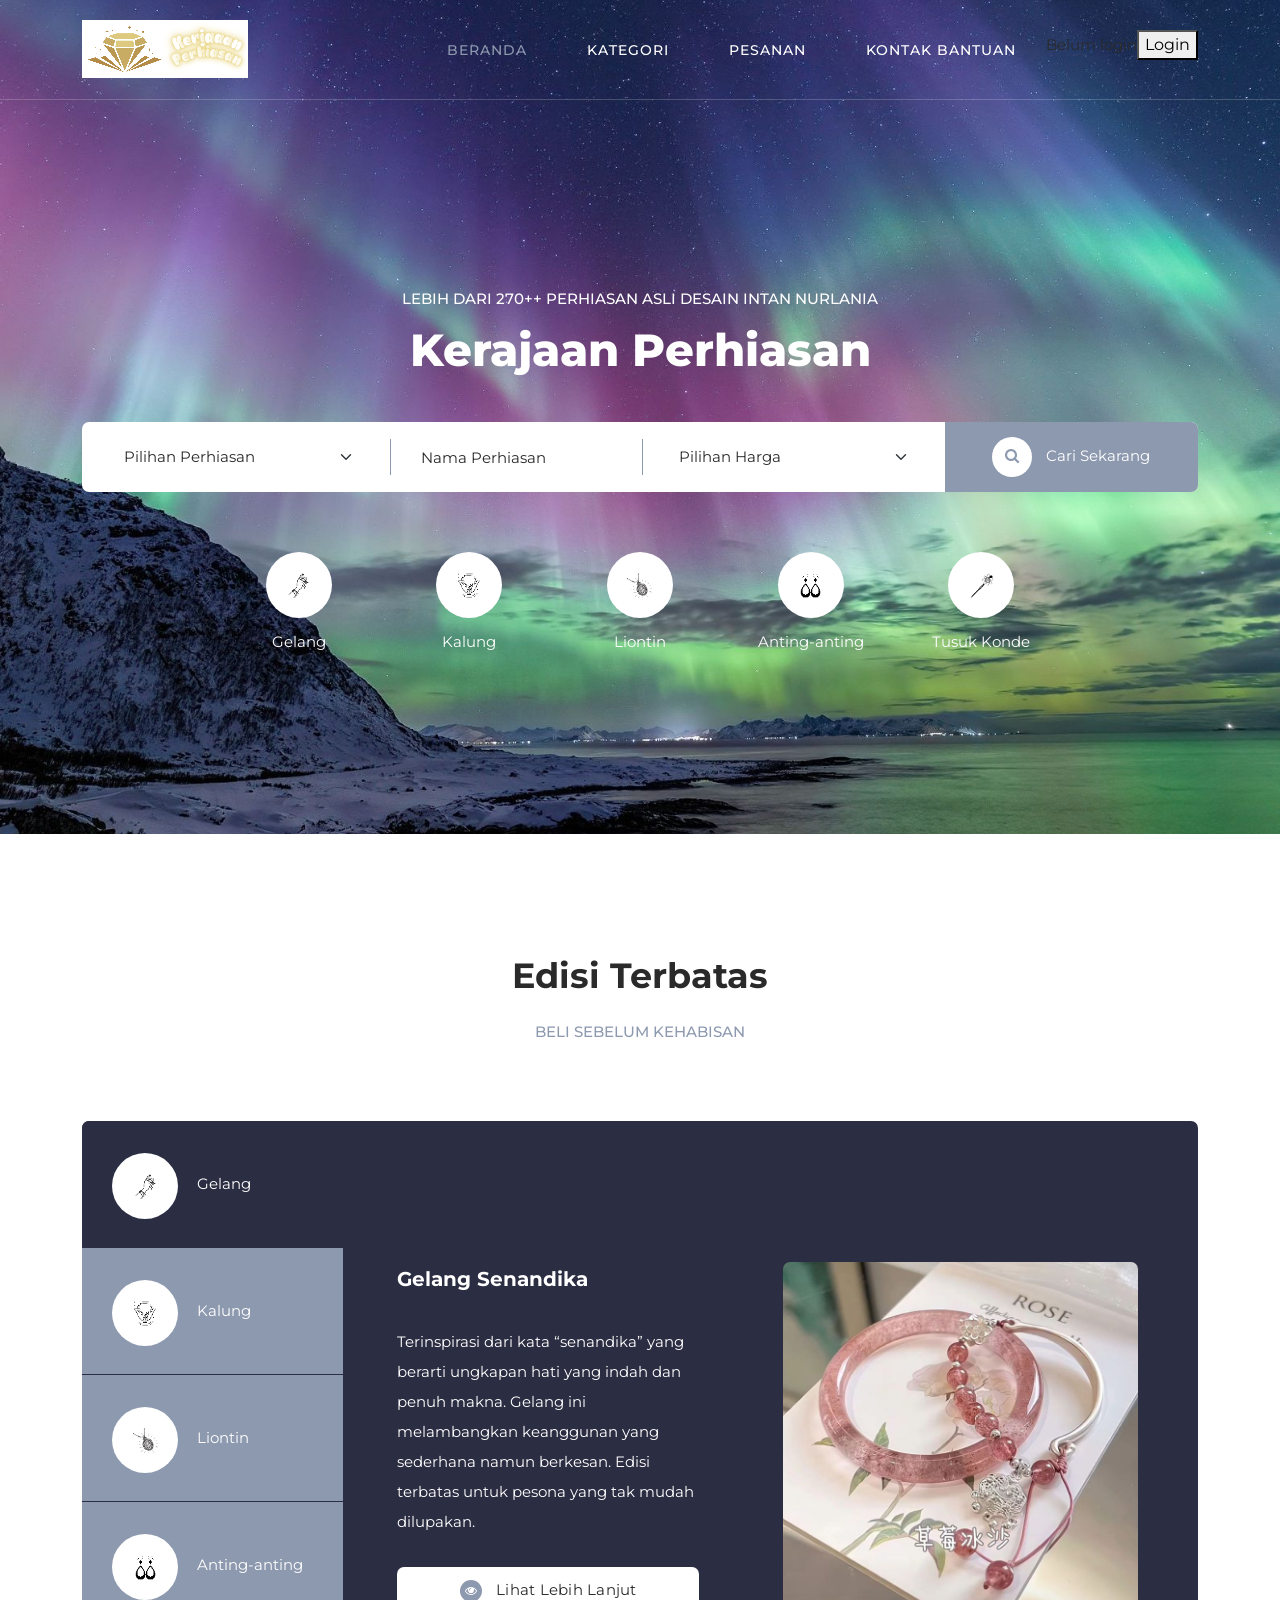
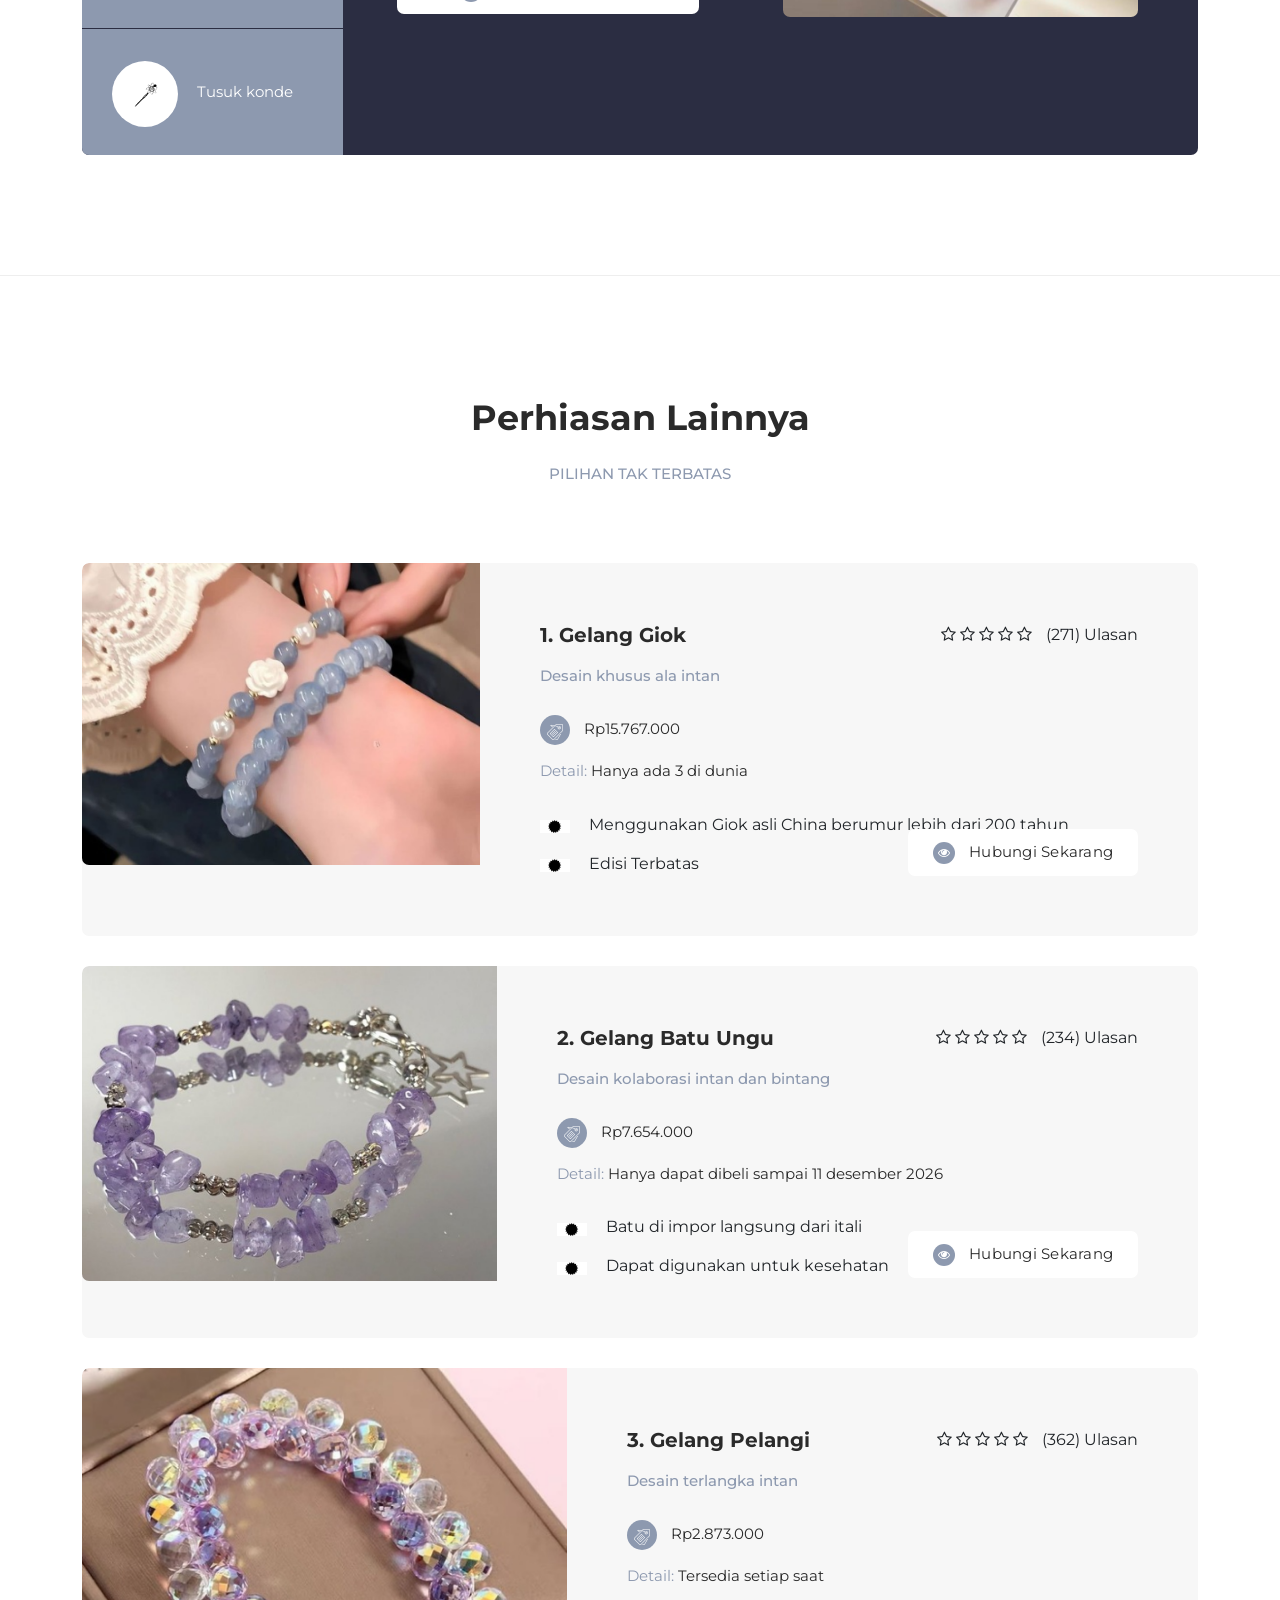
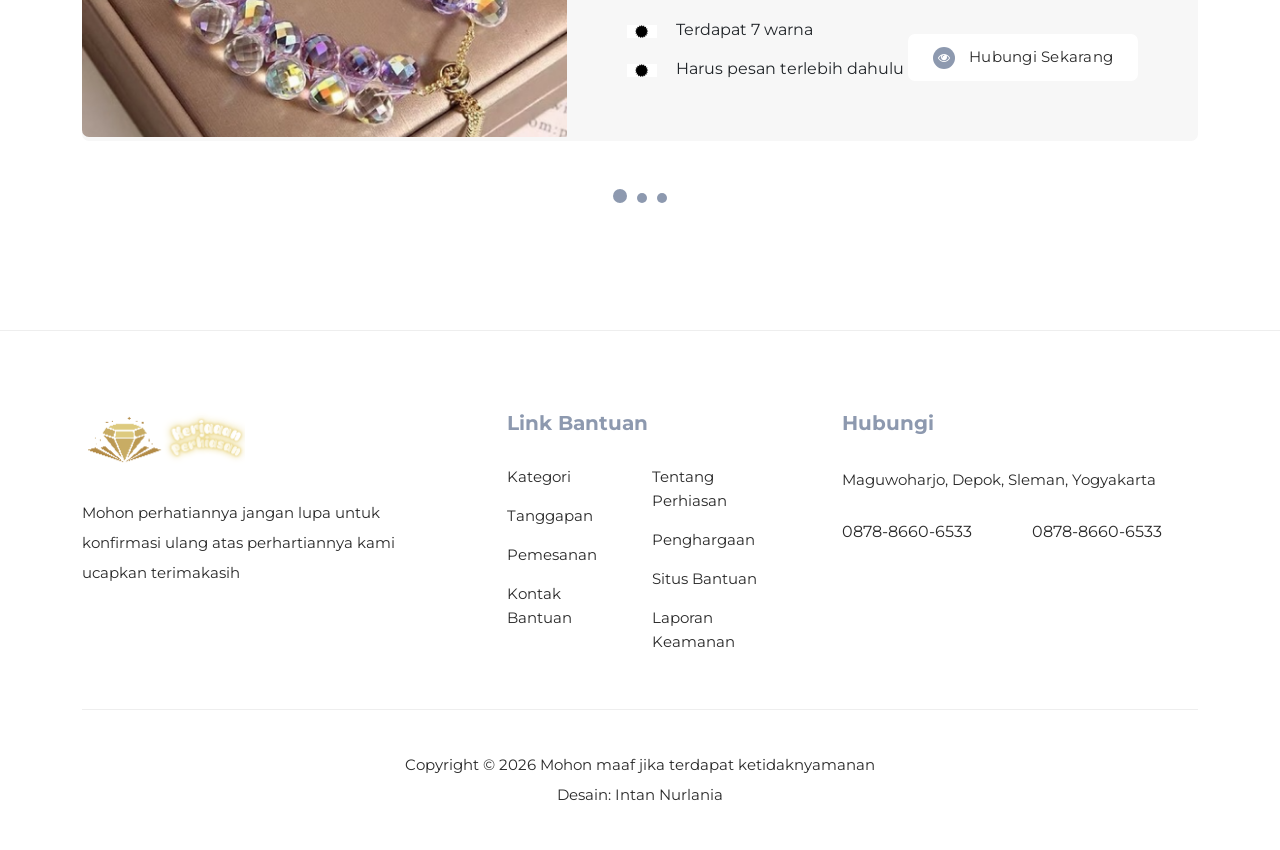
==== commit e3a6adca: "Update index.html" ====
--- a/index.html
+++ b/index.html
@@ -61,7 +61,6 @@
               <li><a href="category.html">Kategori</a></li>
               <li><a href="listing.html">Pesanan</a></li>
               <li><a href="contact.html">Kontak Bantuan</a></li> 
-              <li><div class="main-white-button"><a href="#"><i class="fa fa-plus"></i> Tambahkan Pesanan</a></div></li>
 			  <p id="userInfo">Belum login</p>
 			<div id="authArea">
 				<button onclick="goLogin()" class="nav-cta">Login</button>
@@ -647,7 +646,7 @@
   <script src="assets/js/animation.js"></script>
   <script src="assets/js/imagesloaded.js"></script>
   <script src="assets/js/custom.js"></script>
-
+  <script src="login/js/welcome.js"></script>
 </body>
 
 </html>
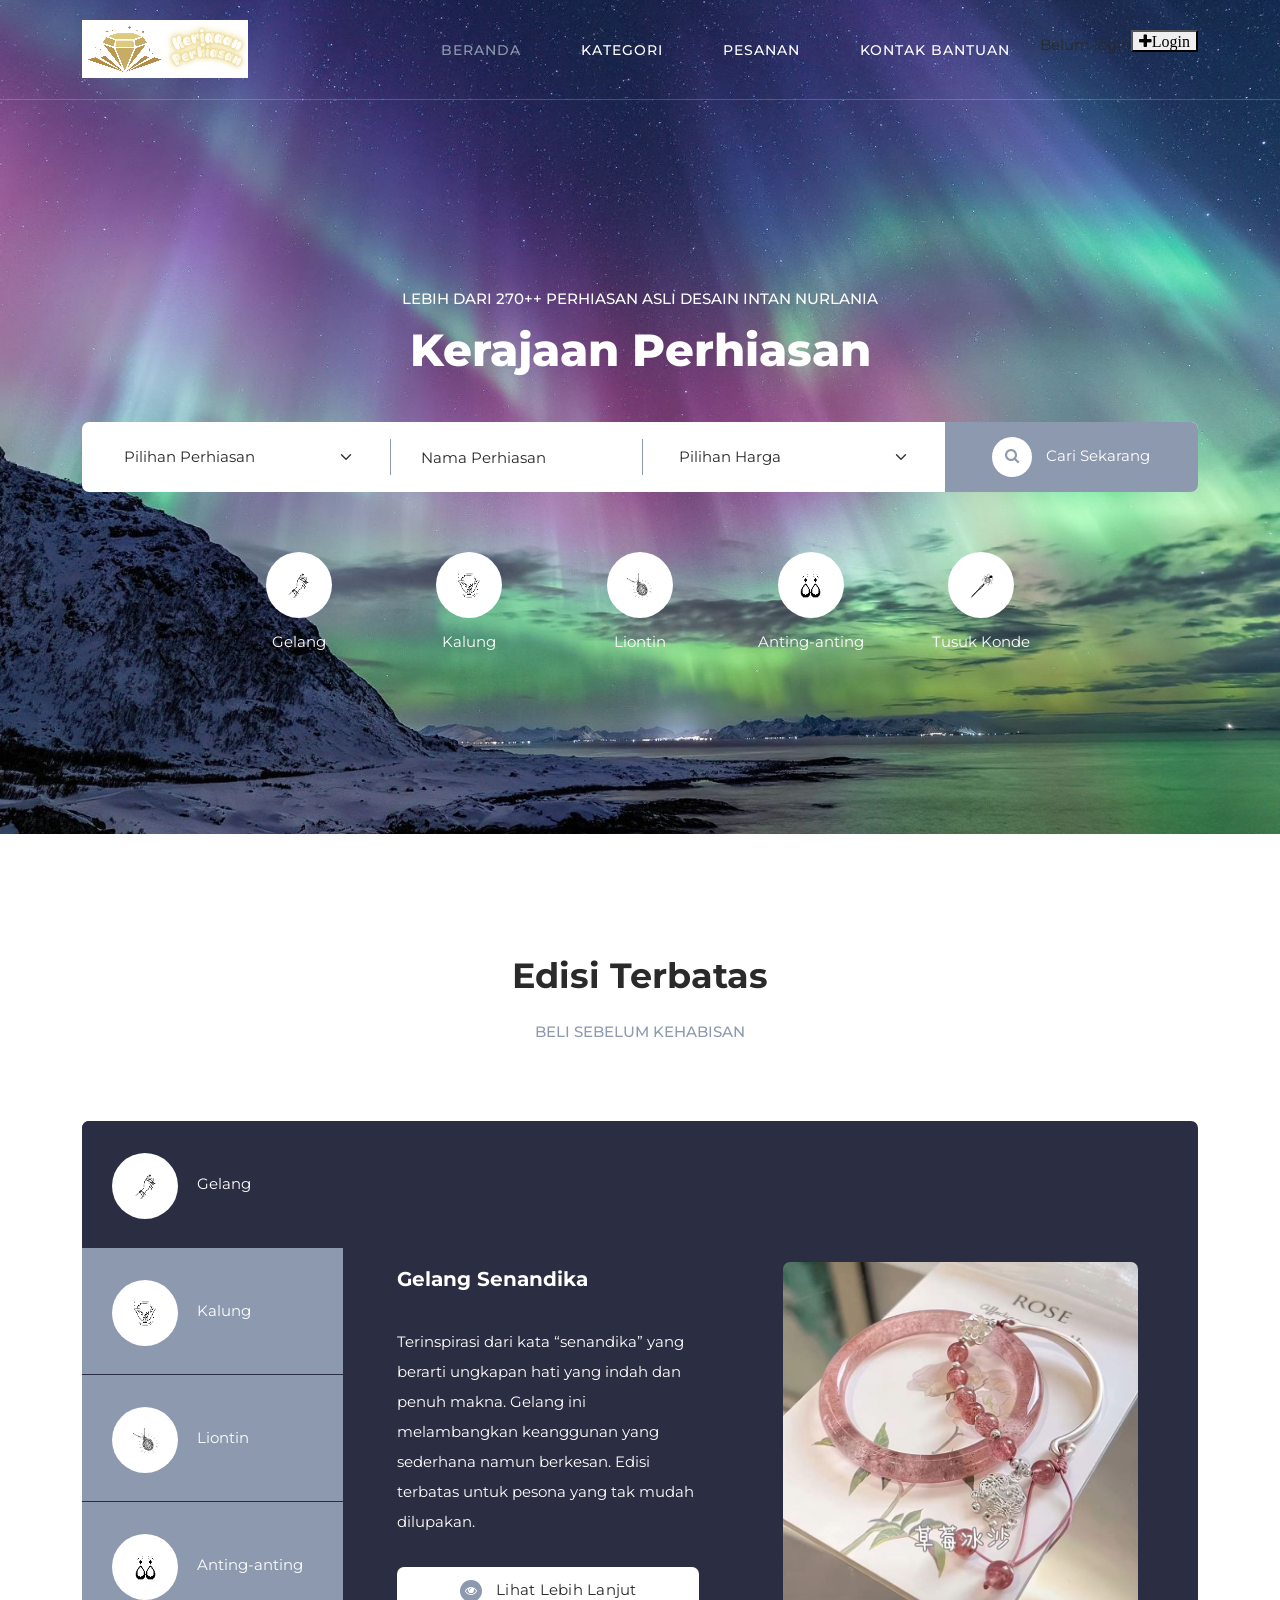
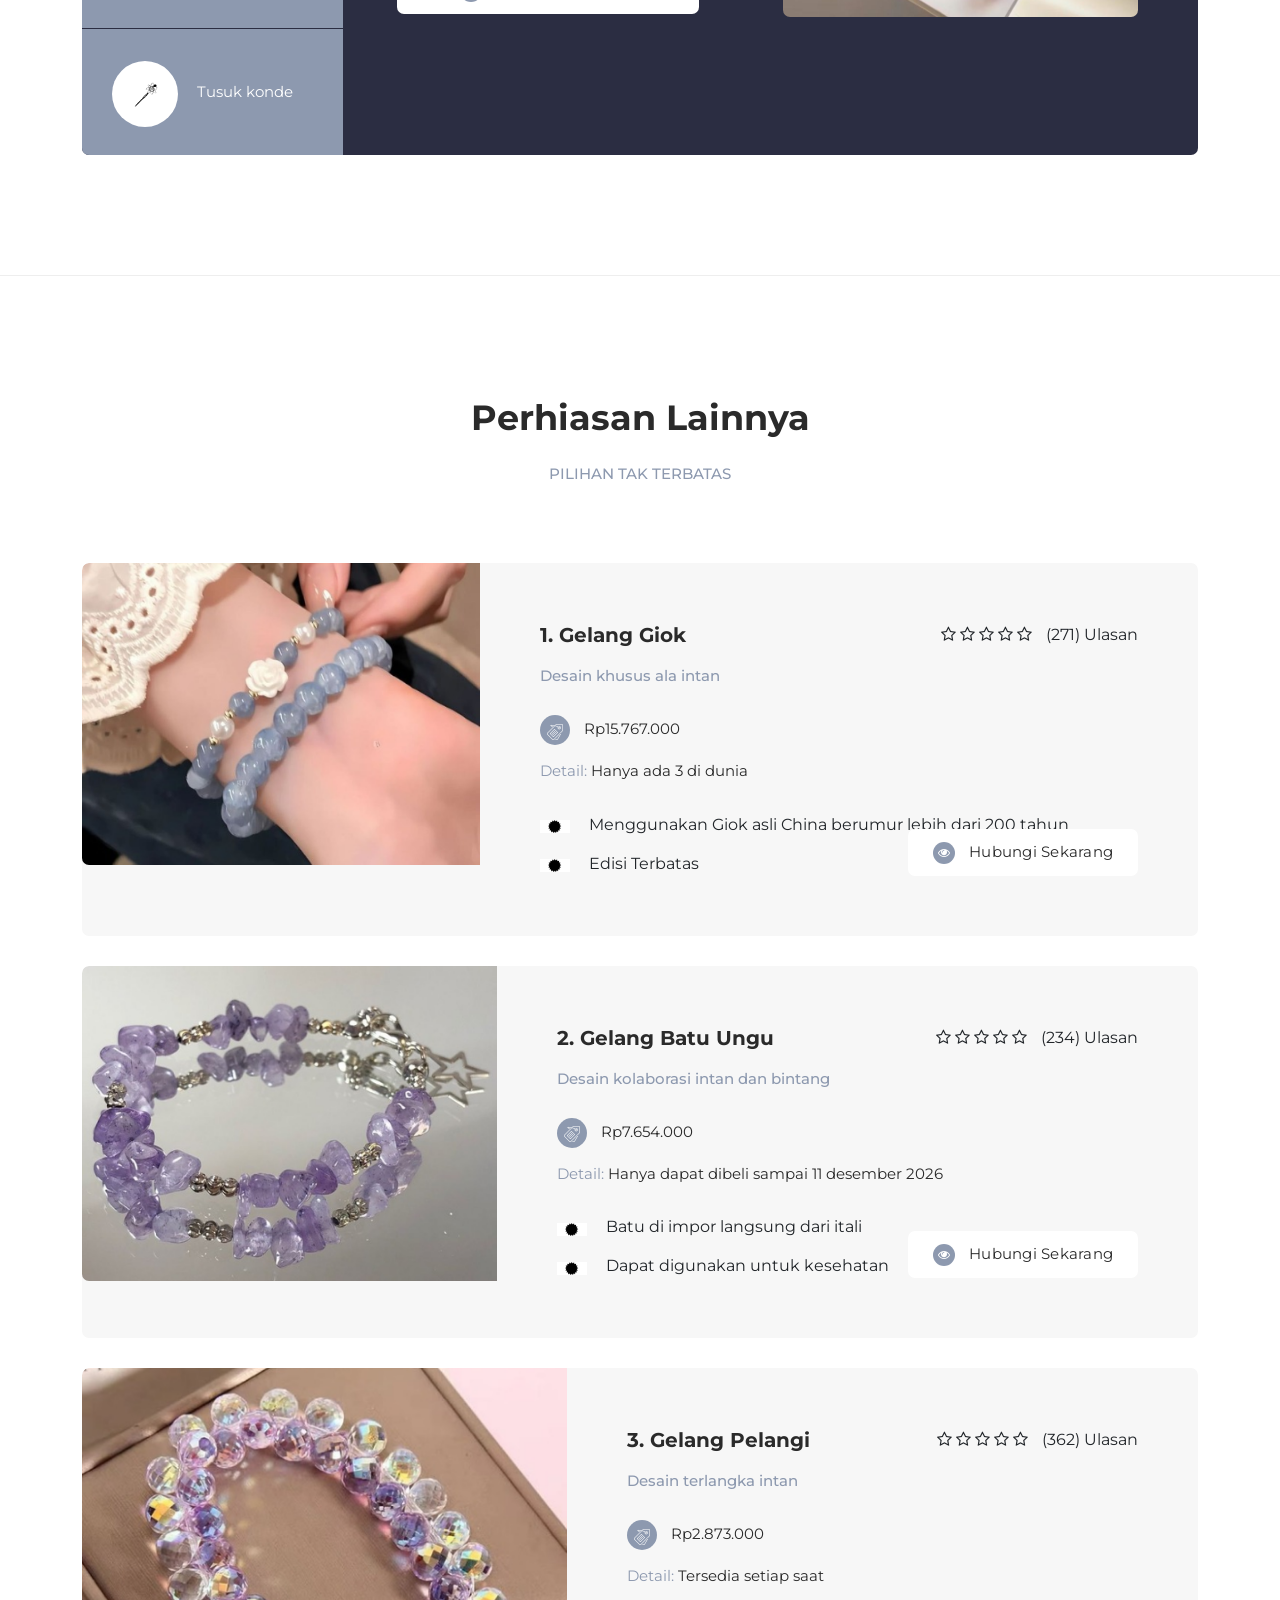
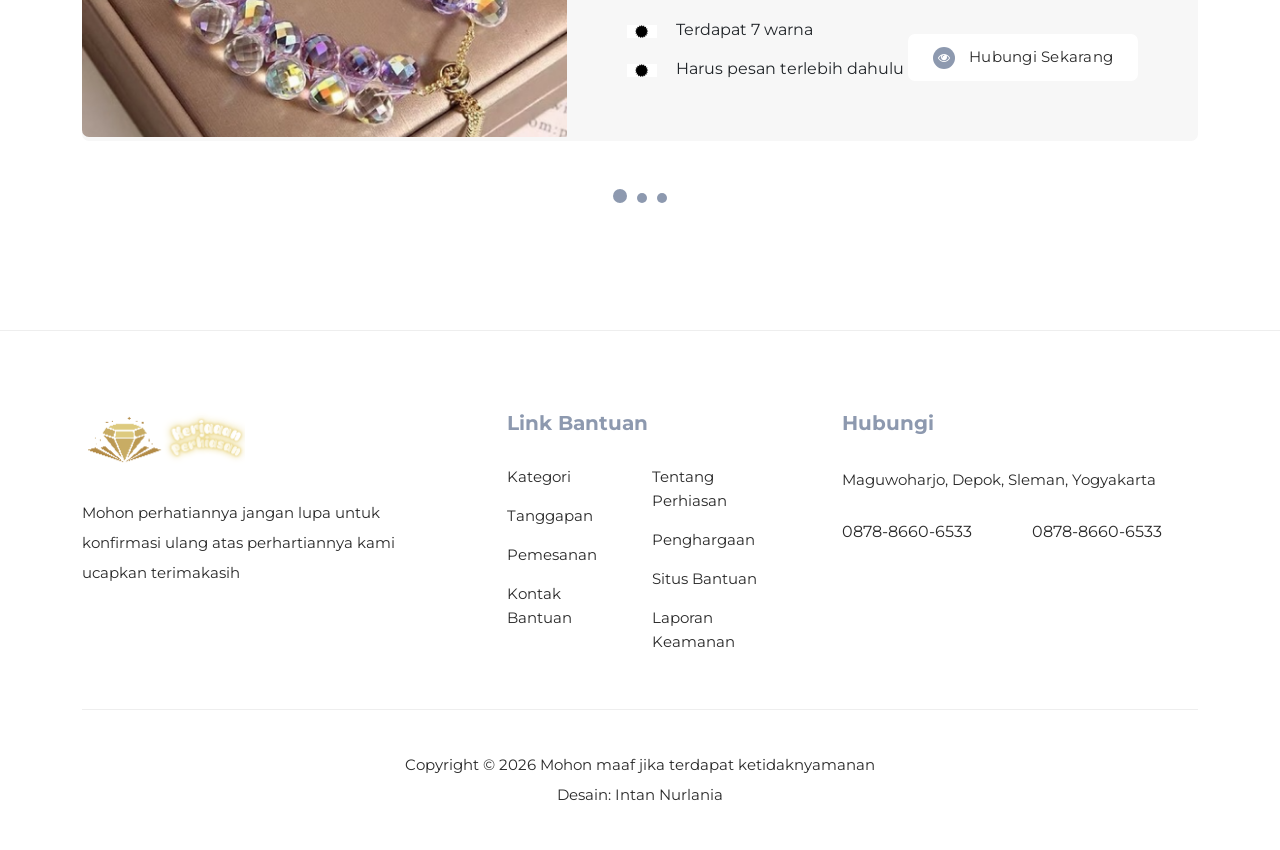
==== commit 28e009cb: "Update index.html" ====
--- a/index.html
+++ b/index.html
@@ -63,7 +63,7 @@
               <li><a href="contact.html">Kontak Bantuan</a></li> 
 			  <p id="userInfo">Belum login</p>
 			<div id="authArea">
-				<button onclick="goLogin()" class="nav-cta">Login</button>
+				<button onclick="goLogin()" class="fa fa-plus">Login</button>
 			</div>
             </ul>        
             <a class='menu-trigger'>
@@ -647,6 +647,6 @@
   <script src="assets/js/imagesloaded.js"></script>
   <script src="assets/js/custom.js"></script>
   <script src="login/js/welcome.js"></script>
+	
 </body>
-
 </html>
--- a/assets/css/templatemo-plot-listing.css
+++ b/assets/css/templatemo-plot-listing.css
@@ -221,10 +221,6 @@
   line-height: 22px;
 }
 
-.main-white-button a:hover {
-  background-color: #8d99af;
-  color: #fff;
-}
 
 /* 
 ---------------------------------------------
@@ -2072,4 +2068,4 @@
   .category-post .icon {
     transform: translateX(-22px);
   }
-}+}
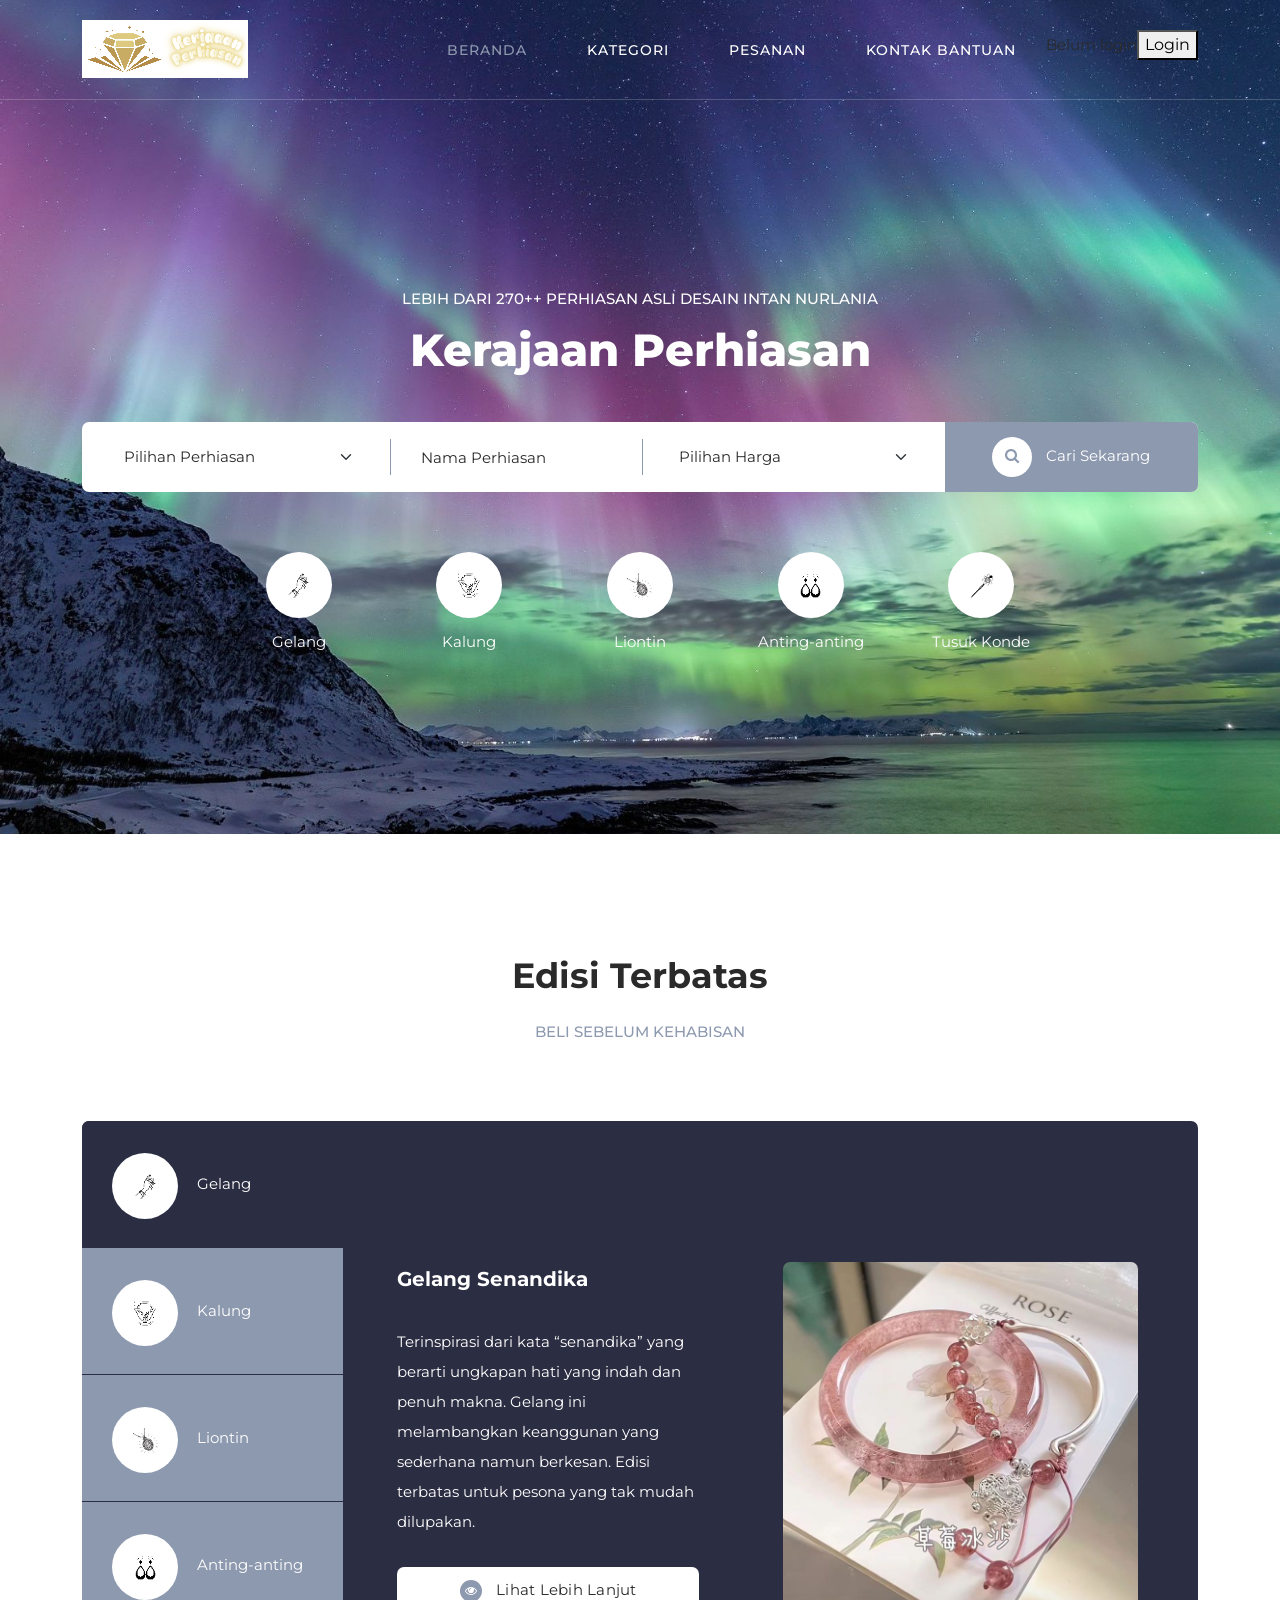
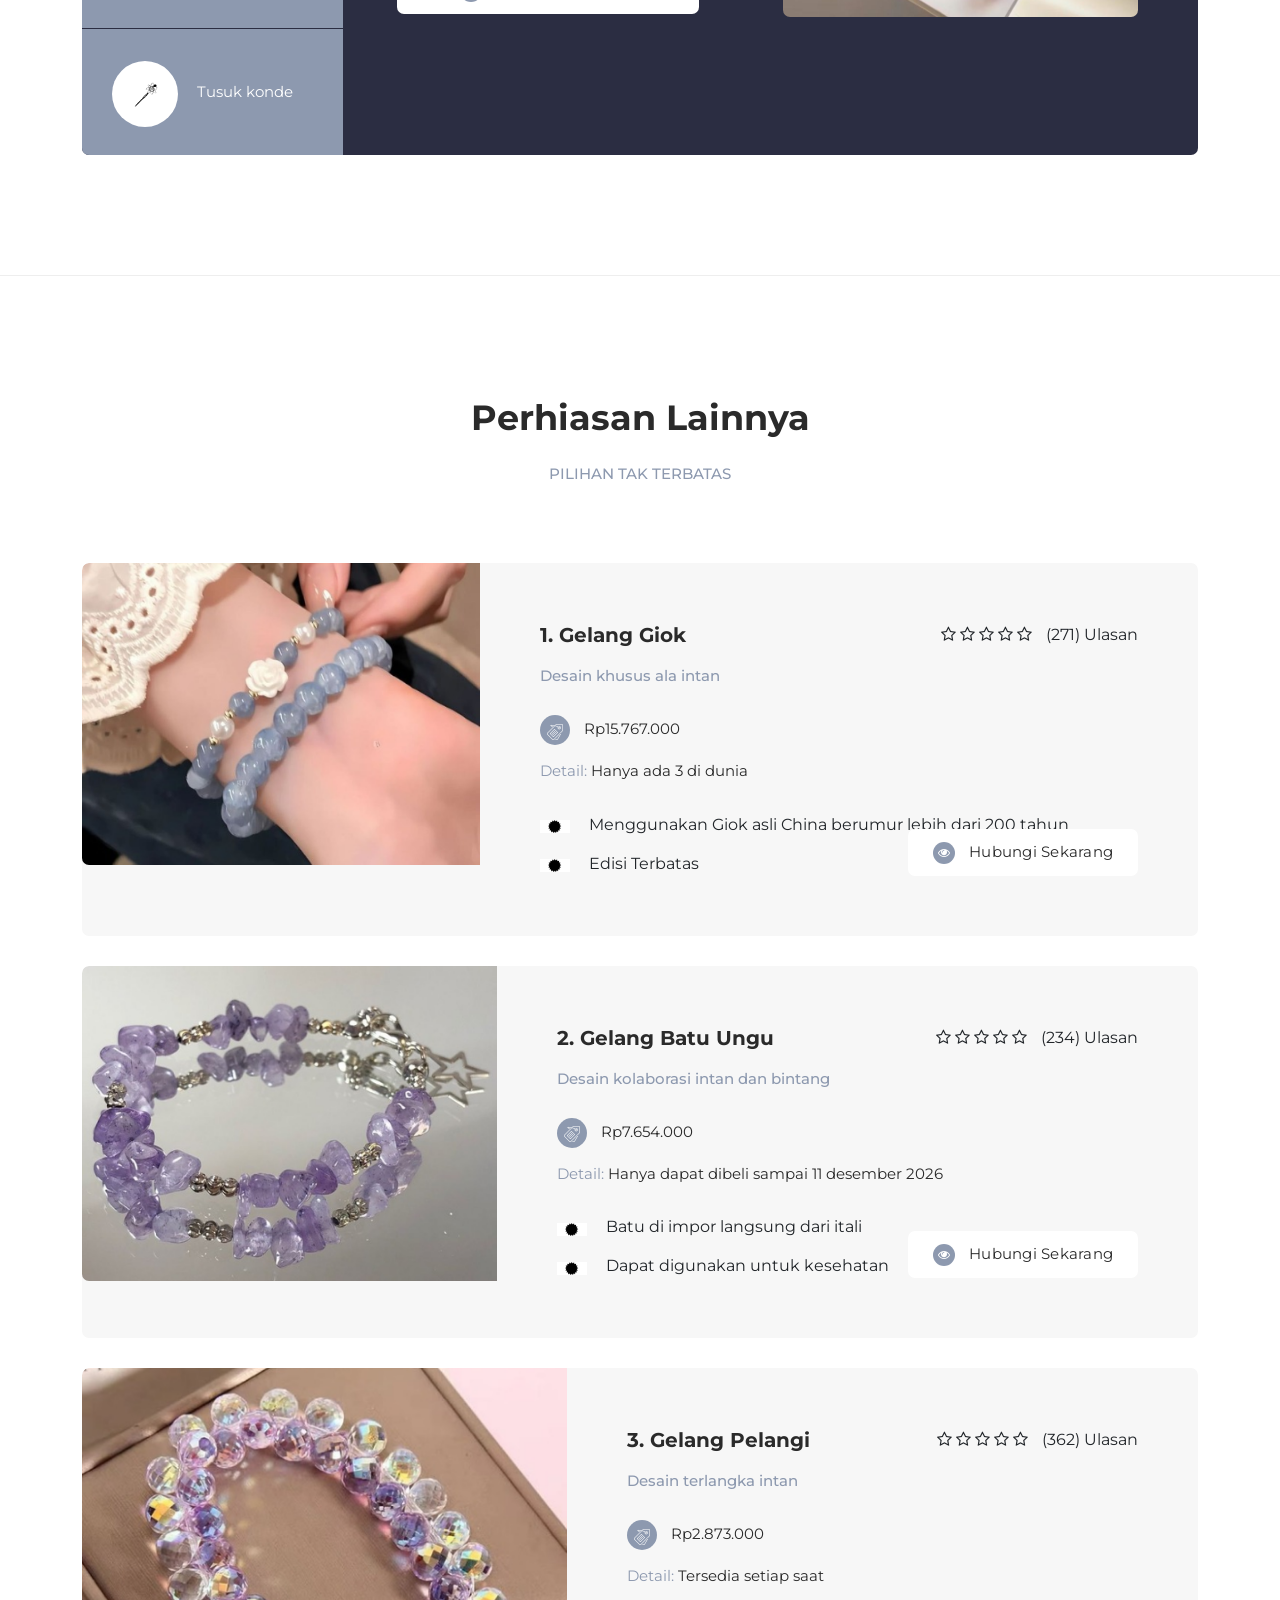
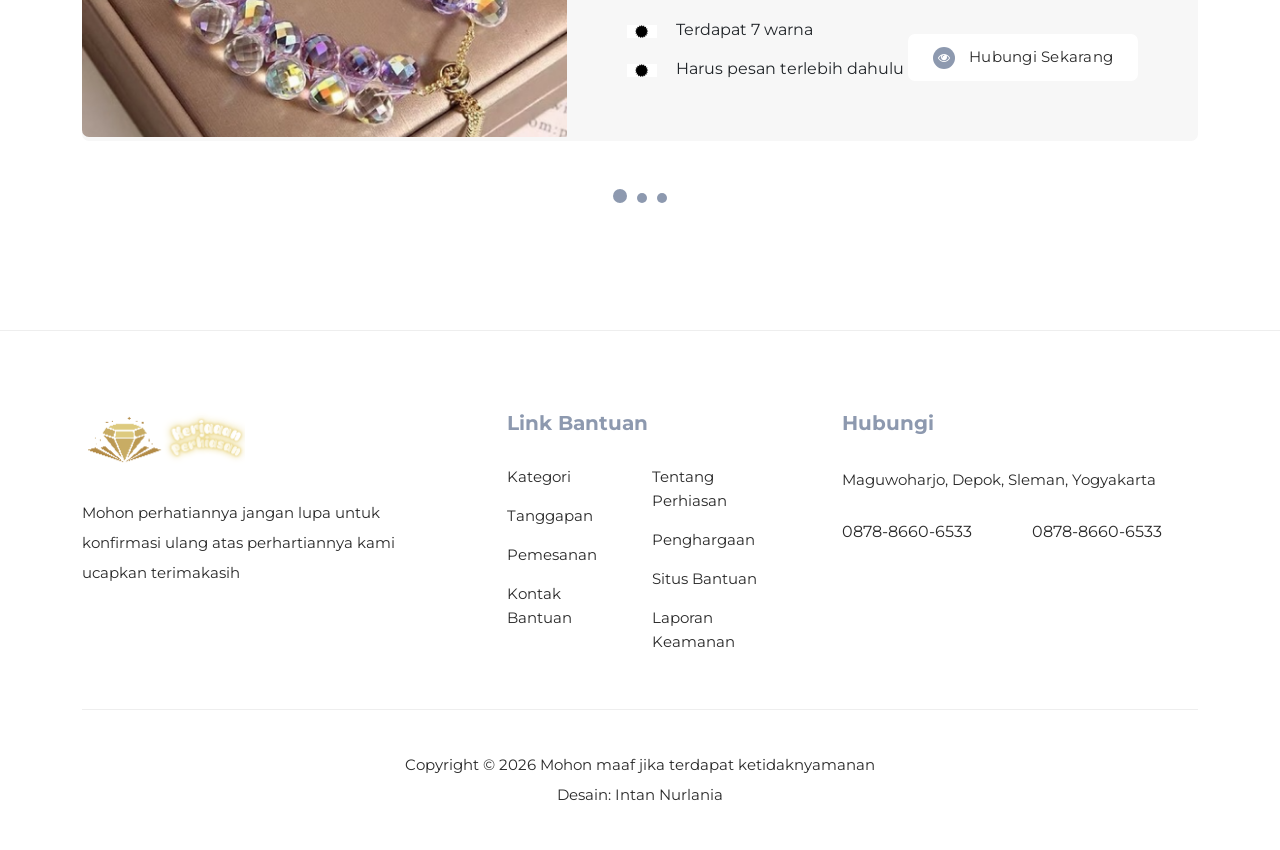
==== commit a5046dfe: "Update index.html" ====
--- a/index.html
+++ b/index.html
@@ -63,7 +63,7 @@
               <li><a href="contact.html">Kontak Bantuan</a></li> 
 			  <p id="userInfo">Belum login</p>
 			<div id="authArea">
-				<button onclick="goLogin()" class="fa fa-plus">Login</button>
+				<button onclick="goLogin()" class="main-white-button">Login</button>
 			</div>
             </ul>        
             <a class='menu-trigger'>
